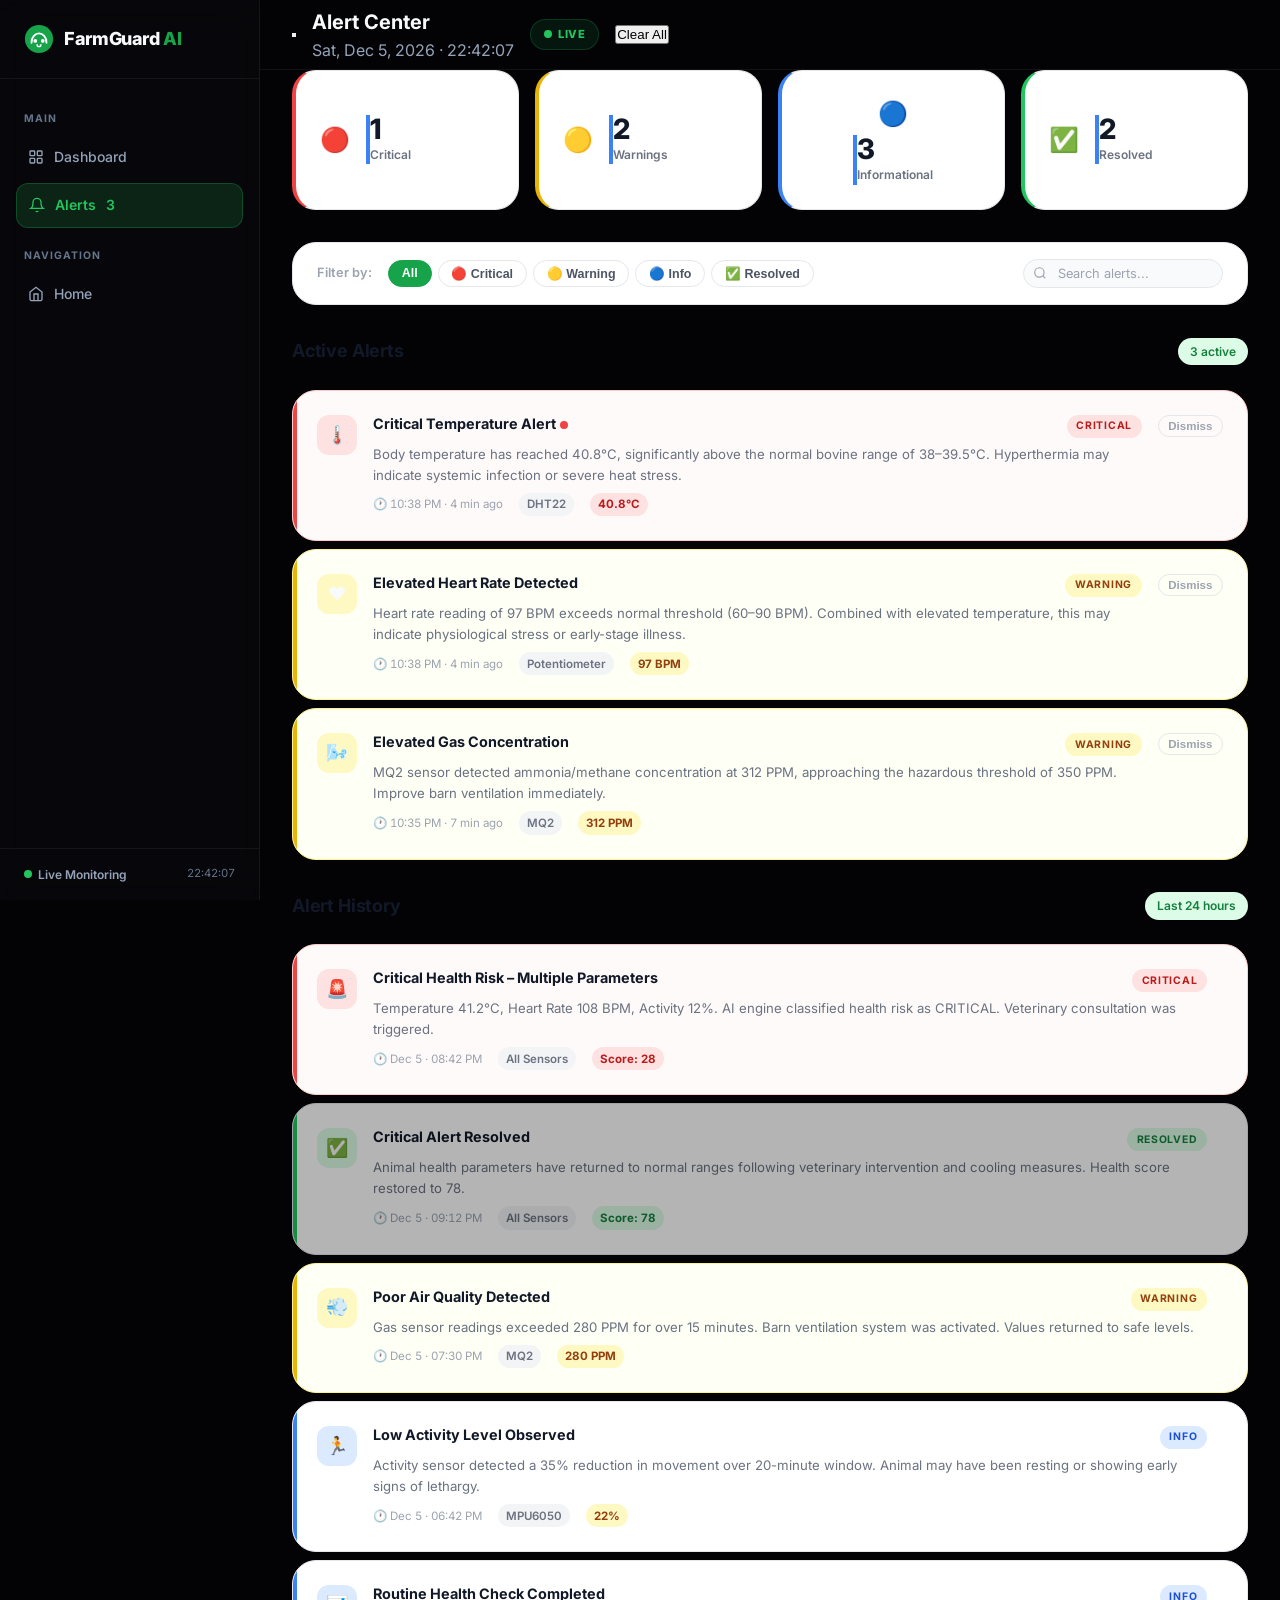
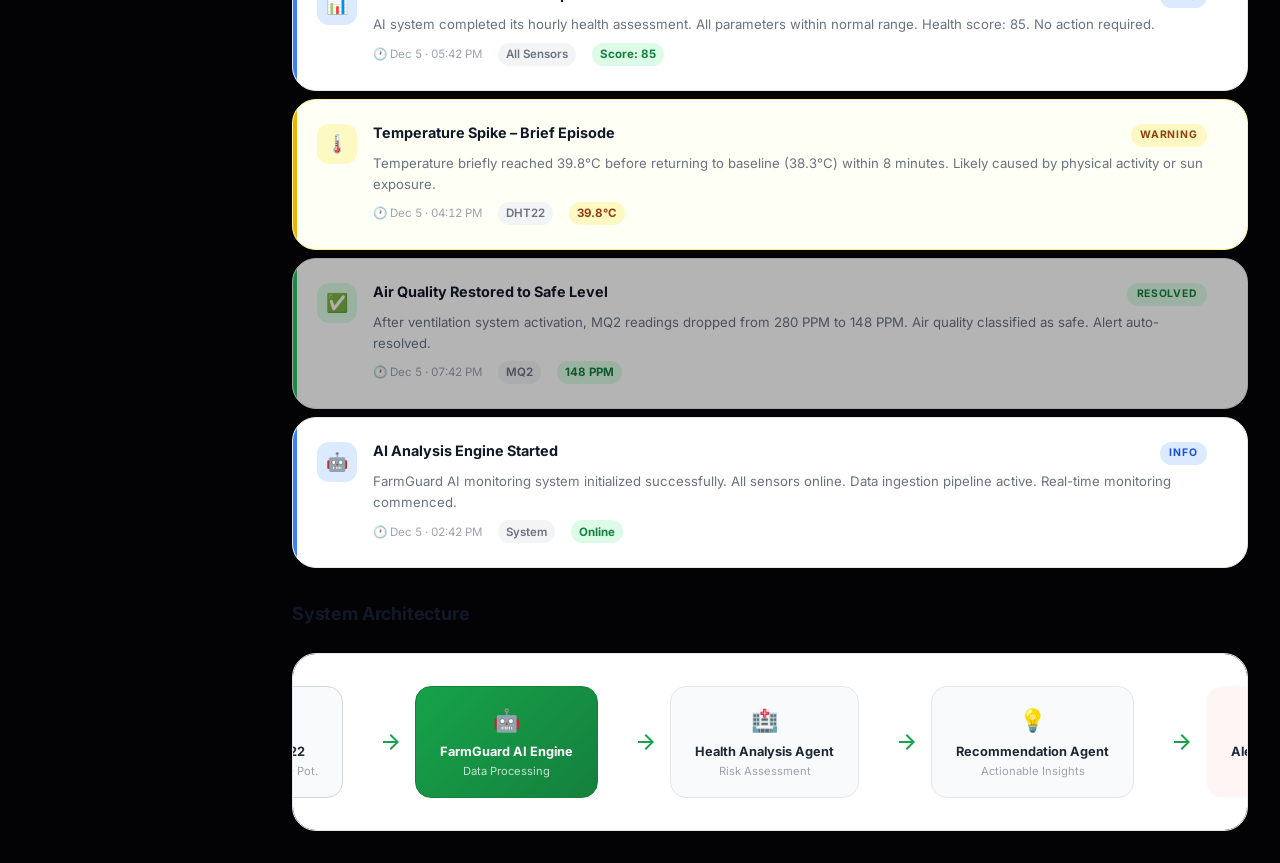
==== website/alerts.html @ 6cd5b86d "Organize project files into website and wokwi folders, add README" ====
<!DOCTYPE html>
<html lang="en">
<head>
  <meta charset="UTF-8" />
  <meta name="viewport" content="width=device-width, initial-scale=1.0" />
  <title>Alerts – FarmGuard AI</title>
  <meta name="description" content="FarmGuard AI alerts page. View real-time health alerts, critical notifications, and full alert history for your livestock monitoring system." />
  <link rel="preconnect" href="https://fonts.googleapis.com" />
  <link rel="preconnect" href="https://fonts.gstatic.com" crossorigin />
  <link href="https://fonts.googleapis.com/css2?family=Inter:wght@300;400;500;600;700;800;900&display=swap" rel="stylesheet" />
  <link rel="stylesheet" href="css/style.css" />
  <link rel="stylesheet" href="css/dashboard.css" />
  <link rel="stylesheet" href="css/alerts.css" />
</head>
<body class="dashboard-body">

  <!-- ============ SIDEBAR ============ -->
  <aside class="sidebar" id="sidebar">
    <div class="sidebar-header">
      <a href="index.html" class="nav-logo">
        <div class="logo-icon logo-icon-sm">
          <svg viewBox="0 0 32 32" fill="none"><circle cx="16" cy="16" r="15" fill="#16a34a"/><path d="M8 20 C8 14 12 10 16 10 C20 10 24 14 24 20" stroke="white" stroke-width="2" stroke-linecap="round" fill="none"/><circle cx="12" cy="18" r="2" fill="white"/><circle cx="20" cy="18" r="2" fill="white"/><path d="M14 22 C14 23 15 24 16 24 C17 24 18 23 18 22" stroke="white" stroke-width="1.5" stroke-linecap="round" fill="none"/></svg>
        </div>
        <span class="logo-text">FarmGuard <span class="logo-ai">AI</span></span>
      </a>
    </div>
    <nav class="sidebar-nav">
      <div class="sidebar-section-label">Main</div>
      <a href="dashboard.html" class="sidebar-link" id="navDashboard">
        <svg viewBox="0 0 24 24" fill="none" stroke="currentColor" stroke-width="2"><rect x="3" y="3" width="7" height="7" rx="1"/><rect x="14" y="3" width="7" height="7" rx="1"/><rect x="3" y="14" width="7" height="7" rx="1"/><rect x="14" y="14" width="7" height="7" rx="1"/></svg>
        Dashboard
      </a>
      <a href="alerts.html" class="sidebar-link active" id="navAlerts">
        <svg viewBox="0 0 24 24" fill="none" stroke="currentColor" stroke-width="2"><path d="M18 8A6 6 0 006 8c0 7-3 9-3 9h18s-3-2-3-9"/><path d="M13.73 21a2 2 0 01-3.46 0"/></svg>
        Alerts
        <span class="sidebar-badge" id="sidebarAlertBadge">3</span>
      </a>
      <div class="sidebar-section-label">Navigation</div>
      <a href="index.html" class="sidebar-link" id="navHome">
        <svg viewBox="0 0 24 24" fill="none" stroke="currentColor" stroke-width="2"><path d="M3 9l9-7 9 7v11a2 2 0 01-2 2H5a2 2 0 01-2-2z"/><polyline points="9 22 9 12 15 12 15 22"/></svg>
        Home
      </a>
    </nav>
    <div class="sidebar-status">
      <div class="status-dot-wrap">
        <span class="status-dot status-dot-live"></span>
        <span class="status-text">Live Monitoring</span>
      </div>
      <span class="status-time" id="sidebarTime">--:--:--</span>
    </div>
  </aside>

  <!-- ============ MAIN CONTENT ============ -->
  <div class="main-content" id="mainContent">

    <!-- Top Bar -->
    <header class="topbar">
      <button class="topbar-menu-btn" id="sidebarToggle" aria-label="Toggle sidebar">
        <svg viewBox="0 0 24 24" fill="none" stroke="currentColor" stroke-width="2"><line x1="3" y1="6" x2="21" y2="6"/><line x1="3" y1="12" x2="21" y2="12"/><line x1="3" y1="18" x2="21" y2="18"/></svg>
      </button>
      <div class="topbar-title">
        <h1 class="topbar-heading">Alert Center</h1>
        <span class="topbar-sub" id="topbarDate">Loading...</span>
      </div>
      <div class="topbar-right">
        <div class="topbar-live-indicator">
          <span class="live-dot"></span>
          <span class="live-text">LIVE</span>
        </div>
        <button class="topbar-clear-btn" id="clearAllBtn">Clear All</button>
      </div>
    </header>

    <!-- ===== ALERT STATS ROW ===== -->
    <section class="dash-section">
      <div class="alert-stats-grid">
        <div class="alert-stat-card alert-stat-critical" id="statCritical">
          <div class="alert-stat-icon">🔴</div>
          <div class="alert-stat-info">
            <div class="alert-stat-num" id="statCriticalNum">1</div>
            <div class="alert-stat-label">Critical</div>
          </div>
        </div>
        <div class="alert-stat-card alert-stat-warning" id="statWarning">
          <div class="alert-stat-icon">🟡</div>
          <div class="alert-stat-info">
            <div class="alert-stat-num" id="statWarningNum">2</div>
            <div class="alert-stat-label">Warnings</div>
          </div>
        </div>
        <div class="alert-stat-card alert-stat-info" id="statInfo">
          <div class="alert-stat-icon">🔵</div>
          <div class="alert-stat-info">
            <div class="alert-stat-num" id="statInfoNum">4</div>
            <div class="alert-stat-label">Informational</div>
          </div>
        </div>
        <div class="alert-stat-card alert-stat-resolved" id="statResolved">
          <div class="alert-stat-icon">✅</div>
          <div class="alert-stat-info">
            <div class="alert-stat-num" id="statResolvedNum">8</div>
            <div class="alert-stat-label">Resolved</div>
          </div>
        </div>
      </div>
    </section>

    <!-- ===== FILTER BAR ===== -->
    <section class="dash-section">
      <div class="alert-filter-bar">
        <div class="filter-label">Filter by:</div>
        <div class="filter-pills">
          <button class="filter-pill active" data-filter="all" id="filterAll">All</button>
          <button class="filter-pill filter-critical" data-filter="critical" id="filterCritical">🔴 Critical</button>
          <button class="filter-pill filter-warning" data-filter="warning" id="filterWarning">🟡 Warning</button>
          <button class="filter-pill filter-info" data-filter="info" id="filterInfo">🔵 Info</button>
          <button class="filter-pill filter-resolved" data-filter="resolved" id="filterResolved">✅ Resolved</button>
        </div>
        <div class="filter-search-wrap">
          <svg viewBox="0 0 24 24" fill="none" stroke="currentColor" stroke-width="2"><circle cx="11" cy="11" r="8"/><line x1="21" y1="21" x2="16.65" y2="16.65"/></svg>
          <input type="text" class="filter-search" id="alertSearch" placeholder="Search alerts..." />
        </div>
      </div>
    </section>

    <!-- ===== ACTIVE ALERTS ===== -->
    <section class="dash-section">
      <div class="section-row-header">
        <h2 class="dash-section-title">Active Alerts</h2>
        <span class="dash-section-badge" id="activeAlertCount">3 active</span>
      </div>
      <div class="alerts-list" id="activeAlertsList">
        <!-- Populated by JS -->
      </div>
    </section>

    <!-- ===== ALERT HISTORY ===== -->
    <section class="dash-section">
      <div class="section-row-header">
        <h2 class="dash-section-title">Alert History</h2>
        <span class="dash-section-badge">Last 24 hours</span>
      </div>
      <div class="alerts-list" id="historyAlertsList">
        <!-- Populated by JS -->
      </div>
    </section>

    <!-- ===== ARCHITECTURE DIAGRAM ===== -->
    <section class="dash-section">
      <div class="section-row-header">
        <h2 class="dash-section-title">System Architecture</h2>
      </div>
      <div class="arch-flow-card">
        <div class="arch-flow">
          <div class="arch-flow-node arch-flow-hw" id="archFlowHw">
            <div class="arch-flow-icon">⚙️</div>
            <div class="arch-flow-label">ESP32 + DHT22</div>
            <div class="arch-flow-sub">MPU6050 + MQ2 + Pot.</div>
          </div>
          <div class="arch-flow-arrow">
            <div class="arch-flow-line"></div>
            <svg viewBox="0 0 16 16" fill="#16a34a"><path d="M8 0L16 8L8 16L6.6 14.6L12.2 9H0V7H12.2L6.6 1.4L8 0Z"/></svg>
          </div>
          <div class="arch-flow-node arch-flow-engine" id="archFlowEngine">
            <div class="arch-flow-icon">🤖</div>
            <div class="arch-flow-label">FarmGuard AI Engine</div>
            <div class="arch-flow-sub">Data Processing</div>
          </div>
          <div class="arch-flow-arrow">
            <div class="arch-flow-line"></div>
            <svg viewBox="0 0 16 16" fill="#16a34a"><path d="M8 0L16 8L8 16L6.6 14.6L12.2 9H0V7H12.2L6.6 1.4L8 0Z"/></svg>
          </div>
          <div class="arch-flow-node arch-flow-health" id="archFlowHealth">
            <div class="arch-flow-icon">🏥</div>
            <div class="arch-flow-label">Health Analysis Agent</div>
            <div class="arch-flow-sub">Risk Assessment</div>
          </div>
          <div class="arch-flow-arrow">
            <div class="arch-flow-line"></div>
            <svg viewBox="0 0 16 16" fill="#16a34a"><path d="M8 0L16 8L8 16L6.6 14.6L12.2 9H0V7H12.2L6.6 1.4L8 0Z"/></svg>
          </div>
          <div class="arch-flow-node arch-flow-reco" id="archFlowReco">
            <div class="arch-flow-icon">💡</div>
            <div class="arch-flow-label">Recommendation Agent</div>
            <div class="arch-flow-sub">Actionable Insights</div>
          </div>
          <div class="arch-flow-arrow">
            <div class="arch-flow-line"></div>
            <svg viewBox="0 0 16 16" fill="#16a34a"><path d="M8 0L16 8L8 16L6.6 14.6L12.2 9H0V7H12.2L6.6 1.4L8 0Z"/></svg>
          </div>
          <div class="arch-flow-node arch-flow-alert" id="archFlowAlert">
            <div class="arch-flow-icon">🔔</div>
            <div class="arch-flow-label">Alert Management</div>
            <div class="arch-flow-sub">Notifications</div>
          </div>
        </div>
      </div>
    </section>

  </div><!-- end main-content -->

  <script src="js/alerts.js"></script>
</body>
</html>
---- website/css/style.css ----
/* =========================================================
   FarmGuard AI – Global Styles
   ========================================================= */

*, *::before, *::after { box-sizing: border-box; margin: 0; padding: 0; }

:root {
  /* Colors */
  --green-50:  #f0fdf4;
  --green-100: #dcfce7;
  --green-200: #bbf7d0;
  --green-400: #4ade80;
  --green-500: #22c55e;
  --green-600: #16a34a;
  --green-700: #15803d;
  --green-800: #166534;
  --green-900: #14532d;

  --gray-50:  #f9fafb;
  --gray-100: #f3f4f6;
  --gray-200: #e5e7eb;
  --gray-300: #d1d5db;
  --gray-400: #9ca3af;
  --gray-500: #6b7280;
  --gray-600: #4b5563;
  --gray-700: #374151;
  --gray-800: #1f2937;
  --gray-900: #111827;

  --orange-400: #fb923c;
  --orange-500: #f97316;
  --red-400:    #f87171;
  --red-500:    #ef4444;
  --red-600:    #dc2626;
  --yellow-400: #facc15;
  --yellow-500: #eab308;
  --blue-400:   #60a5fa;
  --blue-500:   #3b82f6;

  /* Semantic */
  --color-primary:    var(--green-600);
  --color-primary-light: var(--green-500);
  --color-primary-dark: var(--green-700);
  --color-bg:         #ffffff;
  --color-bg-2:       var(--gray-50);
  --color-bg-3:       var(--gray-100);
  --color-border:     var(--gray-200);
  --color-text:       var(--gray-900);
  --color-text-2:     var(--gray-600);
  --color-text-3:     var(--gray-400);

  /* Spacing */
  --space-xs:  0.25rem;
  --space-sm:  0.5rem;
  --space-md:  1rem;
  --space-lg:  1.5rem;
  --space-xl:  2rem;
  --space-2xl: 3rem;
  --space-3xl: 4rem;

  /* Radii */
  --radius-sm: 6px;
  --radius-md: 12px;
  --radius-lg: 16px;
  --radius-xl: 24px;
  --radius-full: 9999px;

  /* Shadows */
  --shadow-xs: 0 1px 2px rgba(0,0,0,0.04);
  --shadow-sm: 0 1px 3px rgba(0,0,0,0.08), 0 1px 2px rgba(0,0,0,0.04);
  --shadow-md: 0 4px 6px rgba(0,0,0,0.06), 0 2px 4px rgba(0,0,0,0.04);
  --shadow-lg: 0 10px 15px rgba(0,0,0,0.08), 0 4px 6px rgba(0,0,0,0.04);
  --shadow-xl: 0 20px 25px rgba(0,0,0,0.08), 0 10px 10px rgba(0,0,0,0.04);
  --shadow-green: 0 8px 24px rgba(22,163,74,0.2);

  /* Transitions */
  --transition-fast: 150ms cubic-bezier(0.4,0,0.2,1);
  --transition-base: 250ms cubic-bezier(0.4,0,0.2,1);
  --transition-slow: 400ms cubic-bezier(0.4,0,0.2,1);

  /* Typography */
  --font-body: 'Inter', -apple-system, BlinkMacSystemFont, 'Segoe UI', sans-serif;
}

html { scroll-behavior: smooth; font-size: 16px; }

body {
  font-family: var(--font-body);
  background-color: var(--color-bg);
  color: var(--color-text);
  line-height: 1.6;
  -webkit-font-smoothing: antialiased;
  -moz-osx-font-smoothing: grayscale;
  overflow-x: hidden;
}

img, svg { display: block; }

a { text-decoration: none; color: inherit; }

/* ---- Container ---- */
.container {
  width: 100%;
  max-width: 1280px;
  margin: 0 auto;
  padding: 0 var(--space-xl);
}

/* ---- Buttons ---- */
.btn {
  display: inline-flex;
  align-items: center;
  justify-content: center;
  gap: 0.5rem;
  padding: 0.625rem 1.25rem;
  border-radius: var(--radius-md);
  font-family: var(--font-body);
  font-weight: 600;
  font-size: 0.9rem;
  cursor: pointer;
  border: 2px solid transparent;
  transition: all var(--transition-base);
  white-space: nowrap;
  text-decoration: none;
  line-height: 1;
}

.btn svg { width: 1rem; height: 1rem; flex-shrink: 0; }

.btn-primary {
  background: var(--color-primary);
  color: #fff;
  border-color: var(--color-primary);
  box-shadow: var(--shadow-green);
}
.btn-primary:hover {
  background: var(--color-primary-dark);
  border-color: var(--color-primary-dark);
  transform: translateY(-2px);
  box-shadow: 0 12px 28px rgba(22,163,74,0.3);
}

.btn-outline {
  background: transparent;
  color: var(--color-primary);
  border-color: var(--color-primary);
}
.btn-outline:hover {
  background: var(--green-50);
  transform: translateY(-2px);
}

.btn-white {
  background: #fff;
  color: var(--color-primary);
  border-color: #fff;
  box-shadow: var(--shadow-lg);
}
.btn-white:hover {
  background: var(--green-50);
  transform: translateY(-2px);
}

.btn-outline-white {
  background: transparent;
  color: #fff;
  border-color: rgba(255,255,255,0.6);
}
.btn-outline-white:hover {
  background: rgba(255,255,255,0.1);
  border-color: #fff;
}

.btn-lg { padding: 0.875rem 1.75rem; font-size: 1rem; border-radius: var(--radius-lg); }
.btn-lg svg { width: 1.125rem; height: 1.125rem; }

/* ---- Section Common ---- */
.section-header { text-align: center; margin-bottom: var(--space-3xl); }

.section-badge {
  display: inline-block;
  background: var(--green-100);
  color: var(--green-700);
  font-size: 0.75rem;
  font-weight: 700;
  letter-spacing: 0.08em;
  text-transform: uppercase;
  padding: 0.35rem 1rem;
  border-radius: var(--radius-full);
  margin-bottom: var(--space-md);
}

.section-title {
  font-size: clamp(1.75rem, 3.5vw, 2.5rem);
  font-weight: 800;
  color: var(--gray-900);
  line-height: 1.2;
  margin-bottom: var(--space-md);
  letter-spacing: -0.02em;
}

.section-desc {
  font-size: 1.0625rem;
  color: var(--gray-500);
  max-width: 560px;
  margin: 0 auto;
  line-height: 1.7;
}

/* ---- Logo ---- */
.nav-logo {
  display: flex;
  align-items: center;
  gap: 0.625rem;
  text-decoration: none;
}
.logo-icon {
  width: 36px; height: 36px;
  border-radius: 10px;
  overflow: hidden;
  flex-shrink: 0;
}
.logo-icon svg { width: 100%; height: 100%; }
.logo-icon-sm { width: 30px; height: 30px; border-radius: 8px; }

.logo-text {
  font-size: 1.125rem;
  font-weight: 800;
  color: var(--gray-900);
  letter-spacing: -0.02em;
}
.logo-ai { color: var(--green-600); }

/* ---- Hidden mobile ---- */
.hidden-mobile { display: inline; }

/* ---- Scrollbar ---- */
::-webkit-scrollbar { width: 6px; height: 6px; }
::-webkit-scrollbar-track { background: var(--gray-100); }
::-webkit-scrollbar-thumb { background: var(--gray-300); border-radius: 3px; }
::-webkit-scrollbar-thumb:hover { background: var(--gray-400); }

/* ============================================================
   NAVBAR (shared)
   ============================================================ */
.navbar {
  position: fixed;
  top: 0; left: 0; right: 0;
  z-index: 100;
  background: rgba(255,255,255,0.95);
  backdrop-filter: blur(12px);
  -webkit-backdrop-filter: blur(12px);
  border-bottom: 1px solid var(--gray-100);
  transition: box-shadow var(--transition-base);
}
.navbar.scrolled { box-shadow: var(--shadow-md); }

.nav-container {
  display: flex;
  align-items: center;
  justify-content: space-between;
  height: 64px;
  max-width: 1280px;
  margin: 0 auto;
  padding: 0 var(--space-xl);
}

.nav-links {
  display: flex;
  align-items: center;
  gap: var(--space-sm);
}

.nav-link {
  font-size: 0.9rem;
  font-weight: 500;
  color: var(--gray-600);
  padding: 0.5rem 0.75rem;
  border-radius: var(--radius-sm);
  transition: color var(--transition-fast), background var(--transition-fast);
}
.nav-link:hover { color: var(--green-600); background: var(--green-50); }

.nav-btn-outline {
  border: 1.5px solid var(--gray-200);
  color: var(--gray-700);
  padding: 0.45rem 1rem;
  border-radius: var(--radius-md);
  font-weight: 600;
}
.nav-btn-outline:hover { border-color: var(--green-500); color: var(--green-600); background: var(--green-50); }

.nav-btn-primary {
  background: var(--green-600);
  color: #fff !important;
  padding: 0.5rem 1.125rem;
  border-radius: var(--radius-md);
  font-weight: 600;
}
.nav-btn-primary:hover { background: var(--green-700) !important; color: #fff !important; }

.nav-hamburger {
  display: none;
  flex-direction: column;
  gap: 5px;
  background: none;
  border: none;
  cursor: pointer;
  padding: 6px;
  border-radius: var(--radius-sm);
}
.nav-hamburger span {
  display: block;
  width: 22px; height: 2px;
  background: var(--gray-700);
  border-radius: 2px;
  transition: all var(--transition-base);
}
.nav-hamburger.open span:nth-child(1) { transform: rotate(45deg) translate(5px,5px); }
.nav-hamburger.open span:nth-child(2) { opacity: 0; }
.nav-hamburger.open span:nth-child(3) { transform: rotate(-45deg) translate(5px,-5px); }

/* ---- SHARED DASH SECTION ---- */
.dash-section {
  padding: 0 var(--space-xl) var(--space-xl);
}
.section-row-header {
  display: flex;
  align-items: center;
  justify-content: space-between;
  margin-bottom: var(--space-lg);
  gap: var(--space-md);
}
.dash-section-title {
  font-size: 1.125rem;
  font-weight: 700;
  color: var(--gray-900);
  letter-spacing: -0.01em;
}
.dash-section-badge {
  font-size: 0.75rem;
  font-weight: 600;
  color: var(--green-700);
  background: var(--green-100);
  padding: 0.25rem 0.75rem;
  border-radius: var(--radius-full);
}

/* ============================================================
   RESPONSIVE
   ============================================================ */
@media (max-width: 768px) {
  .container { padding: 0 var(--space-md); }
  .hidden-mobile { display: none; }

  .nav-links {
    display: none;
    flex-direction: column;
    position: absolute;
    top: 64px; left: 0; right: 0;
    background: rgba(255,255,255,0.98);
    backdrop-filter: blur(12px);
    border-bottom: 1px solid var(--gray-200);
    padding: var(--space-md);
    gap: var(--space-xs);
  }
  .nav-links.open { display: flex; }
  .nav-hamburger { display: flex; }

  .dash-section { padding: 0 var(--space-md) var(--space-md); }
}

@media (max-width: 480px) {
  .btn-lg { padding: 0.75rem 1.25rem; font-size: 0.9rem; }
}
---- website/css/dashboard.css ----
/* =========================================================
   FarmGuard AI – Advanced Dashboard Styles
   ========================================================= */

:root {
  /* Dark Glassmorphic Color Palette */
  --dashboard-bg: #030305;
  --dashboard-bg-rgb: 3, 3, 5;
  --glass-surface: rgba(255, 255, 255, 0.02);
  --glass-border: rgba(255, 255, 255, 0.06);
  --glass-surface-hover: rgba(255, 255, 255, 0.05);
  --glass-border-hover: rgba(255, 255, 255, 0.12);
  
  --text-primary: #f8fafc;
  --text-secondary: #94a3b8;
  --text-muted: #64748b;
  
  --color-healthy: #22c55e;
  --color-warning: #f97316;
  --color-critical: #ef4444;
  --color-info: #06b6d4;
  
  --glass-blur: 16px;
  --shadow-dark: 0 8px 32px 0 rgba(0, 0, 0, 0.5);
  --font-outfit: 'Outfit', 'Inter', -apple-system, sans-serif;
}

/* ============================================================
   GLOBAL OVERRIDES FOR DASHBOARD
   ============================================================ */
.dashboard-body {
  background-color: var(--dashboard-bg) !important;
  color: var(--text-primary) !important;
  font-family: var(--font-outfit), sans-serif;
  min-height: 100vh;
  display: flex;
}

/* ============================================================
   SIDEBAR (Glassmorphic)
   ============================================================ */
.sidebar {
  width: 260px;
  min-height: 100vh;
  background: rgba(10, 10, 15, 0.6);
  backdrop-filter: blur(var(--glass-blur));
  -webkit-backdrop-filter: blur(var(--glass-blur));
  border-right: 1px solid var(--glass-border);
  display: flex;
  flex-direction: column;
  position: fixed;
  top: 0; left: 0;
  z-index: 50;
  transition: transform var(--transition-base);
}

.sidebar-header {
  padding: var(--space-lg);
  border-bottom: 1px solid var(--glass-border);
}

.sidebar-header .logo-text {
  color: var(--text-primary);
}

.sidebar-nav {
  flex: 1;
  padding: var(--space-md);
  display: flex;
  flex-direction: column;
  gap: 4px;
  overflow-y: auto;
}

.sidebar-section-label {
  font-size: 0.65rem;
  font-weight: 700;
  text-transform: uppercase;
  letter-spacing: 0.1em;
  color: var(--text-muted);
  padding: 0.75rem 0.5rem 0.25rem;
  margin-top: 0.25rem;
}

.sidebar-link {
  display: flex;
  align-items: center;
  gap: 0.625rem;
  padding: 0.65rem 0.75rem;
  border-radius: var(--radius-md);
  font-size: 0.875rem;
  font-weight: 500;
  color: var(--text-secondary);
  transition: all var(--transition-fast);
  cursor: pointer;
  text-decoration: none;
}

.sidebar-link svg {
  width: 16px;
  height: 16px;
  stroke: var(--text-secondary);
}

.sidebar-link:hover {
  background: rgba(255, 255, 255, 0.05);
  color: var(--text-primary);
}

.sidebar-link:hover svg {
  stroke: var(--text-primary);
}

.sidebar-link.active {
  background: rgba(34, 197, 94, 0.15);
  color: var(--color-healthy);
  border: 1px solid rgba(34, 197, 94, 0.25);
  font-weight: 600;
}

.sidebar-link.active svg {
  stroke: var(--color-healthy);
}

.sidebar-status {
  padding: var(--space-md) var(--space-lg);
  border-top: 1px solid var(--glass-border);
  display: flex;
  align-items: center;
  justify-content: space-between;
  gap: var(--space-sm);
}

.status-dot-wrap {
  display: flex;
  align-items: center;
  gap: 0.375rem;
}

.status-dot {
  width: 8px;
  height: 8px;
  border-radius: 50%;
  background: var(--text-muted);
}

.status-dot-live {
  background: var(--color-healthy);
  animation: livePulse 2s ease-in-out infinite;
}

.status-text {
  font-size: 0.75rem;
  font-weight: 600;
  color: var(--text-secondary);
}

.status-time {
  font-size: 0.7rem;
  color: var(--text-muted);
  font-variant-numeric: tabular-nums;
}

/* ============================================================
   MAIN CONTENT & TOPBAR
   ============================================================ */
.main-content {
  margin-left: 260px;
  flex: 1;
  min-width: 0;
  display: flex;
  flex-direction: column;
}

.topbar {
  background: rgba(5, 5, 8, 0.7);
  backdrop-filter: blur(var(--glass-blur));
  -webkit-backdrop-filter: blur(var(--glass-blur));
  border-bottom: 1px solid var(--glass-border);
  padding: 0 var(--space-xl);
  height: 70px;
  display: flex;
  align-items: center;
  gap: var(--space-md);
  position: sticky;
  top: 0;
  z-index: 40;
}

.topbar-title .topbar-heading {
  color: var(--text-primary);
  font-size: 1.25rem;
}

.topbar-title .topbar-sub {
  color: var(--text-secondary);
}

.topbar-right {
  display: flex;
  align-items: center;
  gap: var(--space-md);
}

/* Connection status indicator */
.topbar-live-indicator {
  display: flex;
  align-items: center;
  gap: 0.4rem;
  background: rgba(34, 197, 94, 0.1);
  border: 1px solid rgba(34, 197, 94, 0.2);
  border-radius: var(--radius-full);
  padding: 0.35rem 0.8rem;
  transition: all var(--transition-base);
}

.topbar-live-indicator.offline {
  background: rgba(239, 68, 68, 0.1);
  border-color: rgba(239, 68, 68, 0.2);
}

.topbar-live-indicator.configuring {
  background: rgba(249, 115, 22, 0.1);
  border-color: rgba(249, 115, 22, 0.2);
}

.topbar-live-indicator .live-dot {
  width: 8px;
  height: 8px;
  background: var(--color-healthy);
  border-radius: 50%;
  animation: livePulse 1.5s ease-in-out infinite;
}

.topbar-live-indicator.offline .live-dot {
  background: var(--color-critical);
  animation: none;
}

.topbar-live-indicator.configuring .live-dot {
  background: var(--color-warning);
  animation: livePulse 1s ease-in-out infinite;
}

.topbar-live-indicator .live-text {
  font-size: 0.7rem;
  font-weight: 800;
  color: var(--color-healthy);
  letter-spacing: 0.05em;
}

.topbar-live-indicator.offline .live-text {
  color: var(--color-critical);
}

.topbar-live-indicator.configuring .live-text {
  color: var(--color-warning);
}

/* Blynk Token Input in Header */
.blynk-config-panel {
  display: flex;
  align-items: center;
  gap: var(--space-xs);
  background: rgba(255, 255, 255, 0.03);
  border: 1px solid var(--glass-border);
  padding: 0.25rem var(--space-sm);
  border-radius: var(--radius-md);
  transition: border-color var(--transition-fast);
}

.blynk-config-panel:focus-within {
  border-color: rgba(34, 197, 94, 0.4);
}

.blynk-config-label {
  font-size: 0.7rem;
  font-weight: 700;
  color: var(--text-secondary);
  text-transform: uppercase;
  margin-right: 4px;
}

.blynk-token-input {
  background: transparent;
  border: none;
  outline: none;
  font-size: 0.75rem;
  font-family: monospace;
  color: var(--text-primary);
  width: 150px;
}

.blynk-token-input::placeholder {
  color: var(--text-muted);
}

.blynk-save-btn {
  background: var(--color-healthy);
  border: none;
  color: #000;
  font-size: 0.7rem;
  font-weight: 700;
  padding: 0.2rem 0.6rem;
  border-radius: var(--radius-sm);
  cursor: pointer;
  transition: all var(--transition-fast);
}

.blynk-save-btn:hover {
  background: #4ade80;
  box-shadow: 0 0 8px rgba(34, 197, 94, 0.4);
}

/* ============================================================
   GLASSMORPHIC METRIC CARDS
   ============================================================ */
.metric-cards-grid {
  display: grid;
  grid-template-columns: repeat(auto-fit, minmax(220px, 1fr));
  gap: var(--space-md);
  margin-bottom: var(--space-lg);
}

.metric-card {
  background: var(--glass-surface);
  border: 1px solid var(--glass-border);
  border-radius: var(--radius-lg);
  padding: var(--space-lg);
  display: flex;
  flex-direction: column;
  gap: var(--space-md);
  transition: all var(--transition-base);
  box-shadow: var(--shadow-dark);
  position: relative;
  overflow: hidden;
  backdrop-filter: blur(var(--glass-blur));
  -webkit-backdrop-filter: blur(var(--glass-blur));
}

.metric-card::after {
  content: '';
  position: absolute;
  top: 0; left: 0; right: 0;
  height: 3px;
  background: linear-gradient(90deg, var(--color-healthy), #4ade80);
  opacity: 0;
  transition: opacity var(--transition-base);
}

.metric-card:hover {
  background: var(--glass-surface-hover);
  border-color: var(--glass-border-hover);
  transform: translateY(-3px);
  box-shadow: 0 12px 40px rgba(0, 0, 0, 0.7);
}

.metric-card:hover::after {
  opacity: 0.8;
}

/* Accents per state */
.metric-card.warning-card::after {
  background: linear-gradient(90deg, var(--color-warning), #fb923c);
  opacity: 0.4;
}

.metric-card.danger-card::after {
  background: linear-gradient(90deg, var(--color-critical), #f87171);
  opacity: 0.4;
}

.metric-card-header {
  display: flex;
  align-items: center;
  gap: var(--space-sm);
}

.metric-icon {
  width: 36px;
  height: 36px;
  border-radius: var(--radius-sm);
  display: flex;
  align-items: center;
  justify-content: center;
  font-size: 1.1rem;
  flex-shrink: 0;
  background: rgba(255, 255, 255, 0.04);
  border: 1px solid rgba(255, 255, 255, 0.06);
}

.metric-info {
  flex: 1;
  min-width: 0;
}

.metric-label {
  font-size: 0.8rem;
  font-weight: 700;
  color: var(--text-secondary);
  line-height: 1.2;
}

.metric-source {
  font-size: 0.65rem;
  color: var(--text-muted);
  margin-top: 1px;
}

.metric-status-badge {
  font-size: 0.65rem;
  font-weight: 700;
  padding: 0.2rem 0.5rem;
  border-radius: var(--radius-full);
  background: rgba(34, 197, 94, 0.15);
  color: var(--color-healthy);
  border: 1px solid rgba(34, 197, 94, 0.2);
  white-space: nowrap;
}

.metric-status-badge.warning {
  background: rgba(249, 115, 22, 0.15);
  color: var(--color-warning);
  border-color: rgba(249, 115, 22, 0.2);
}

.metric-status-badge.danger {
  background: rgba(239, 68, 68, 0.15);
  color: var(--color-critical);
  border-color: rgba(239, 68, 68, 0.2);
}

.metric-value-row {
  display: flex;
  align-items: baseline;
  gap: 0.25rem;
}

.metric-value {
  font-size: 2.25rem;
  font-weight: 800;
  color: var(--text-primary);
  letter-spacing: -0.03em;
  font-variant-numeric: tabular-nums;
  line-height: 1.1;
}

.metric-unit {
  font-size: 0.85rem;
  font-weight: 600;
  color: var(--text-muted);
}

/* Custom styles for Status Card V4 */
.status-value {
  font-size: 1.75rem;
  font-weight: 800;
  letter-spacing: -0.02em;
}

.status-value.healthy {
  color: var(--color-healthy);
  text-shadow: 0 0 10px rgba(34, 197, 94, 0.3);
}

.status-value.warning {
  color: var(--color-warning);
  text-shadow: 0 0 10px rgba(249, 115, 22, 0.3);
}

.status-value.critical {
  color: var(--color-critical);
  text-shadow: 0 0 15px rgba(239, 68, 68, 0.6);
}

/* Pulsing alert card styling */
.metric-card-pulse {
  animation: criticalPulse 2s infinite;
  border-color: rgba(239, 68, 68, 0.3) !important;
}

@keyframes criticalPulse {
  0% {
    box-shadow: 0 0 32px 0 rgba(239, 68, 68, 0.15);
    border-color: rgba(239, 68, 68, 0.2);
  }
  50% {
    box-shadow: 0 0 32px 6px rgba(239, 68, 68, 0.3);
    border-color: rgba(239, 68, 68, 0.5);
  }
  100% {
    box-shadow: 0 0 32px 0 rgba(239, 68, 68, 0.15);
    border-color: rgba(239, 68, 68, 0.2);
  }
}

.metric-bar-wrap {
  display: flex;
  flex-direction: column;
  gap: 0.25rem;
}

.metric-bar {
  height: 4px;
  background: rgba(255, 255, 255, 0.05);
  border-radius: 2px;
  overflow: hidden;
}

.metric-bar-fill {
  height: 100%;
  border-radius: 2px;
  transition: width 1s cubic-bezier(0.4, 0, 0.2, 1);
}

.metric-bar-green {
  background: linear-gradient(90deg, var(--color-healthy), #4ade80);
  box-shadow: 0 0 8px rgba(34, 197, 94, 0.3);
}

.metric-bar-yellow {
  background: linear-gradient(90deg, var(--color-warning), #fb923c);
  box-shadow: 0 0 8px rgba(249, 115, 22, 0.3);
}

.metric-bar-red {
  background: linear-gradient(90deg, var(--color-critical), #f87171);
  box-shadow: 0 0 8px rgba(239, 68, 68, 0.3);
}

.metric-range-labels {
  display: flex;
  justify-content: space-between;
  font-size: 0.65rem;
  color: var(--text-muted);
}

.metric-trend {
  display: flex;
  align-items: center;
  justify-content: space-between;
  margin-top: 2px;
}

.trend-label {
  font-size: 0.65rem;
  font-weight: 600;
  padding: 0.15rem 0.45rem;
  border-radius: var(--radius-full);
}

.trend-up {
  color: var(--color-healthy);
  background: rgba(34, 197, 94, 0.1);
}

.trend-down {
  color: #3b82f6;
  background: rgba(59, 130, 246, 0.1);
}

.trend-neutral {
  color: var(--text-muted);
  background: rgba(255, 255, 255, 0.03);
}

/* ============================================================
   HEALTH SCORE + AI PANEL GRID (Two Columns)
   ============================================================ */
.health-ai-grid {
  display: grid;
  grid-template-columns: 1fr 1.2fr;
  gap: var(--space-md);
}

/* Disease progress bars */
.health-params {
  display: flex;
  flex-direction: column;
  gap: 0.625rem;
}

.health-param {
  display: grid;
  grid-template-columns: 100px 1fr 40px;
  align-items: center;
  gap: 0.5rem;
}

.param-name {
  font-size: 0.72rem;
  font-weight: 600;
  color: var(--text-secondary);
  text-align: left;
}

.param-bar {
  height: 6px;
  background: rgba(255, 255, 255, 0.05);
  border-radius: 3px;
  overflow: hidden;
}

.param-bar-fill {
  height: 100%;
  border-radius: 3px;
  transition: width 0.8s ease, background-color 0.5s ease;
}

.param-val {
  font-size: 0.7rem;
  font-weight: 700;
  color: var(--text-primary);
  text-align: right;
}

/* ============================================================
   AI CHATBOT ASSISTANT PANEL
   ============================================================ */
.ai-panel {
  background: var(--glass-surface);
  border: 1px solid var(--glass-border);
  border-radius: var(--radius-xl);
  display: flex;
  flex-direction: column;
  overflow: hidden;
  box-shadow: var(--shadow-dark);
}

.ai-panel-header {
  display: flex;
  align-items: center;
  justify-content: space-between;
  padding: var(--space-md) var(--space-lg);
  border-bottom: 1px solid var(--glass-border);
  background: rgba(255, 255, 255, 0.01);
}

.ai-header-left {
  display: flex;
  align-items: center;
  gap: 0.75rem;
}

.ai-avatar {
  width: 36px;
  height: 36px;
  background: linear-gradient(135deg, #10b981, #06b6d4);
  border-radius: var(--radius-md);
  display: flex;
  align-items: center;
  justify-content: center;
  font-size: 1.1rem;
  flex-shrink: 0;
  box-shadow: 0 0 12px rgba(6, 182, 212, 0.4);
}

.ai-title {
  font-size: 0.85rem;
  font-weight: 700;
  color: var(--text-primary);
  text-align: left;
}

.ai-subtitle {
  font-size: 0.65rem;
  color: var(--text-muted);
}

.ai-thinking {
  display: flex;
  align-items: center;
  gap: 3px;
}

.thinking-dot {
  width: 5px;
  height: 5px;
  background: var(--color-info);
  border-radius: 50%;
  animation: thinkDot 1.4s ease-in-out infinite;
}

.thinking-dot:nth-child(2) { animation-delay: 0.2s; }
.thinking-dot:nth-child(3) { animation-delay: 0.4s; }

@keyframes thinkDot {
  0%, 80%, 100% { transform: scale(0.6); opacity: 0.5; }
  40% { transform: scale(1.1); opacity: 1; }
}

/* Chat bubble styling */
.chat-bubble {
  font-size: 0.8rem;
  line-height: 1.5;
  padding: 0.5rem 0.875rem;
  border-radius: 12px;
  max-width: 85%;
  word-wrap: break-word;
  text-align: left;
}

.bot-msg {
  background: rgba(255, 255, 255, 0.04);
  border: 1px solid rgba(255, 255, 255, 0.06);
  color: var(--text-primary);
  align-self: flex-start;
  border-bottom-left-radius: 2px;
}

.user-msg {
  background: rgba(6, 182, 212, 0.15);
  border: 1px solid rgba(6, 182, 212, 0.3);
  color: #fff;
  align-self: flex-end;
  border-bottom-right-radius: 2px;
  box-shadow: 0 4px 15px rgba(6, 182, 212, 0.05);
}

/* Chat actions */
.chat-quick-btn {
  background: rgba(255, 255, 255, 0.03);
  border: 1px solid var(--glass-border);
  color: var(--text-secondary);
  padding: 0.3rem 0.65rem;
  font-size: 0.7rem;
  font-weight: 600;
  border-radius: var(--radius-full);
  cursor: pointer;
  transition: all var(--transition-fast);
}

.chat-quick-btn:hover {
  background: rgba(6, 182, 212, 0.1);
  border-color: rgba(6, 182, 212, 0.3);
  color: #fff;
  transform: translateY(-1px);
}

/* ============================================================
   EMERGENCY OPERATIONS & FORECASTS
   ============================================================ */
.emergency-grid {
  display: grid;
  grid-template-columns: 1fr 1fr;
  gap: var(--space-sm);
}

.emergency-btn {
  border: none;
  font-weight: 700;
  font-size: 0.75rem;
  padding: 0.625rem;
  border-radius: var(--radius-md);
  cursor: pointer;
  transition: all var(--transition-fast);
  color: #fff;
  text-transform: uppercase;
  letter-spacing: 0.02em;
  background: rgba(255, 255, 255, 0.02);
  border: 1px solid var(--glass-border);
  box-shadow: var(--shadow-xs);
}

.emergency-btn.sms {
  border-color: rgba(59, 130, 246, 0.2);
}
.emergency-btn.sms:hover {
  background: rgba(59, 130, 246, 0.15);
  box-shadow: 0 0 12px rgba(59, 130, 246, 0.3);
}

.emergency-btn.vet {
  border-color: rgba(239, 68, 68, 0.2);
}
.emergency-btn.vet:hover {
  background: rgba(239, 68, 68, 0.15);
  box-shadow: 0 0 12px rgba(239, 68, 68, 0.3);
}

.emergency-btn.whatsapp {
  border-color: rgba(34, 197, 94, 0.2);
}
.emergency-btn.whatsapp:hover {
  background: rgba(34, 197, 94, 0.15);
  box-shadow: 0 0 12px rgba(34, 197, 94, 0.3);
}

.emergency-btn.report {
  background: var(--color-healthy);
  color: #000;
  border-color: var(--color-healthy);
}
.emergency-btn.report:hover {
  background: #4ade80;
  box-shadow: 0 0 12px rgba(34, 197, 94, 0.5);
}

/* ============================================================
   SVG ANIMAL AVATAR ANIMATIONS
   ============================================================ */
/* Head Bobbing Chewing (Healthy) */
.cow-chewing #cowHead {
  animation: chewingBob 1.8s infinite ease-in-out;
}

.cow-chewing #cowMouth {
  animation: chewingMouth 0.9s infinite ease-in-out;
}

@keyframes chewingBob {
  0%, 100% { transform: translateY(0) rotate(0deg); }
  50% { transform: translateY(2px) rotate(1deg); }
}

@keyframes chewingMouth {
  0%, 100% { d: path("M72 90 Q80 92 88 90"); }
  50% { d: path("M70 91 Q80 87 90 91"); }
}

/* Shaking / Jittering (Warning) */
.cow-shaking #cowHead {
  animation: warningShaker 0.15s infinite linear;
}

@keyframes warningShaker {
  0%, 100% { transform: translate(0, 0) rotate(0deg); }
  25% { transform: translate(-1px, 1px) rotate(-0.5deg); }
  75% { transform: translate(1px, -1px) rotate(0.5deg); }
}

/* Dizzy Collapse (Critical) */
.cow-collapsed #cowHead {
  animation: criticalCollapse 3s infinite ease-in-out;
  transform-origin: 80px 75px;
}

@keyframes criticalCollapse {
  0%, 100% { transform: translateY(12px) rotate(-6deg); }
  50% { transform: translateY(14px) rotate(-8deg); }
}

/* Cow spots pulse */
.cow-collapsed #avatarAura {
  animation: auraPulse 1s infinite ease-in-out;
}

@keyframes auraPulse {
  0%, 100% { fill: rgba(239, 68, 68, 0.08); stroke: rgba(239, 68, 68, 0.2); }
  50% { fill: rgba(239, 68, 68, 0.22); stroke: rgba(239, 68, 68, 0.4); }
}

/* ============================================================
   CHARTS SECTION
   ============================================================ */
.charts-grid {
  display: grid;
  grid-template-columns: repeat(auto-fit, minmax(280px, 1fr));
  gap: var(--space-md);
  margin-bottom: var(--space-2xl);
}

.chart-card {
  background: var(--glass-surface);
  border: 1px solid var(--glass-border);
  border-radius: var(--radius-lg);
  padding: var(--space-lg);
  transition: all var(--transition-base);
  box-shadow: var(--shadow-dark);
  backdrop-filter: blur(var(--glass-blur));
  -webkit-backdrop-filter: blur(var(--glass-blur));
}

.chart-card:hover {
  background: rgba(255, 255, 255, 0.03);
  border-color: rgba(255, 255, 255, 0.1);
}

.chart-card-header {
  display: flex;
  align-items: center;
  gap: 0.5rem;
  margin-bottom: var(--space-md);
}

.chart-icon {
  font-size: 1.1rem;
}

.chart-title {
  font-size: 0.85rem;
  font-weight: 700;
  color: var(--text-secondary);
  flex: 1;
}

.chart-current {
  font-size: 0.75rem;
  font-weight: 700;
  color: var(--color-healthy);
  background: rgba(34, 197, 94, 0.1);
  padding: 0.2rem 0.5rem;
  border-radius: var(--radius-full);
}

/* ============================================================
   TOAST NOTIFICATION COMPONENT
   ============================================================ */
.toast-container {
  position: fixed;
  bottom: var(--space-xl);
  right: var(--space-xl);
  display: flex;
  flex-direction: column;
  gap: var(--space-sm);
  z-index: 200;
  pointer-events: none;
}

.toast {
  background: rgba(10, 10, 15, 0.9);
  backdrop-filter: blur(8px);
  border: 1px solid var(--glass-border);
  border-left: 4px solid var(--color-healthy);
  color: #fff;
  padding: var(--space-md) var(--space-lg);
  border-radius: var(--radius-md);
  box-shadow: var(--shadow-xl);
  font-size: 0.8rem;
  font-weight: 500;
  display: flex;
  align-items: center;
  gap: var(--space-sm);
  min-width: 250px;
  max-width: 380px;
  transform: translateX(120%);
  animation: slideInToast 0.3s forwards cubic-bezier(0.16, 1, 0.3, 1);
  pointer-events: auto;
}

@keyframes slideInToast {
  to { transform: translateX(0); }
}

.toast.toast-warning { border-left-color: var(--color-warning); }
.toast.toast-error { border-left-color: var(--color-critical); }
.toast.toast-info { border-left-color: var(--color-info); }

/* ============================================================
   VETERINARY REPORT MODAL OVERLAY (Futuristic digital)
   ============================================================ */
.report-modal-overlay {
  position: fixed;
  inset: 0;
  background: rgba(0, 0, 0, 0.85);
  backdrop-filter: blur(10px);
  z-index: 150;
  display: flex;
  align-items: center;
  justify-content: center;
  padding: var(--space-xl);
}

.report-modal {
  background: #0f172a;
  border: 1px solid var(--glass-border);
  border-radius: var(--radius-xl);
  width: 100%;
  max-width: 800px;
  height: 90vh;
  display: flex;
  flex-direction: column;
  box-shadow: 0 25px 50px -12px rgba(0, 0, 0, 0.7);
  overflow: hidden;
}

.report-header {
  display: flex;
  align-items: center;
  justify-content: space-between;
  padding: var(--space-md) var(--space-xl);
  border-bottom: 1px solid var(--glass-border);
}

.report-close-btn {
  background: none;
  border: none;
  font-size: 2rem;
  color: var(--text-secondary);
  cursor: pointer;
  line-height: 1;
}

.report-close-btn:hover { color: #fff; }

.report-scroll-body {
  flex: 1;
  overflow-y: auto;
  padding: var(--space-xl);
}

/* Printable PDF Document Sheet styling (within the modal) */
.report-document {
  background: #fff;
  color: #0f172a;
  padding: 40px;
  border-radius: var(--radius-sm);
  box-shadow: 0 4px 10px rgba(0,0,0,0.1);
  text-align: left;
}

.doc-title-row {
  display: flex;
  justify-content: space-between;
  align-items: flex-start;
  border-bottom: 2px solid #0f172a;
  padding-bottom: var(--space-md);
  margin-bottom: var(--space-lg);
}

.doc-title {
  font-size: 1.6rem;
  font-weight: 800;
  color: #0f172a;
  margin: 0;
  line-height: 1.2;
}

.doc-subtitle {
  font-size: 0.75rem;
  font-weight: 600;
  text-transform: uppercase;
  color: var(--color-healthy);
  letter-spacing: 0.05em;
}

.doc-meta-label {
  font-size: 0.6rem;
  font-weight: 800;
  color: #64748b;
}

.doc-meta-val {
  font-size: 0.85rem;
  font-weight: 700;
  color: #0f172a;
}

.doc-meta-grid {
  display: grid;
  grid-template-columns: repeat(3, 1fr);
  gap: var(--space-md);
  margin-bottom: var(--space-lg);
}

.doc-section-heading {
  font-size: 0.95rem;
  font-weight: 800;
  text-transform: uppercase;
  letter-spacing: 0.05em;
  color: #0f172a;
  border-bottom: 1px solid #cbd5e1;
  padding-bottom: 4px;
  margin: var(--space-lg) 0 var(--space-sm);
}

.doc-subsection-heading {
  font-size: 0.8rem;
  font-weight: 800;
  text-transform: uppercase;
  color: #334155;
  margin: var(--space-md) 0 var(--space-xs);
}

.doc-table {
  width: 100%;
  border-collapse: collapse;
  margin-bottom: var(--space-lg);
}

.doc-table th {
  background: #f1f5f9;
  color: #475569;
  font-size: 0.72rem;
  font-weight: 800;
  text-transform: uppercase;
  text-align: left;
  padding: 8px 12px;
}

.doc-table td {
  padding: 8px 12px;
  font-size: 0.75rem;
  color: #0f172a;
  border-bottom: 1px solid #e2e8f0;
}

.doc-card {
  background: #f8fafc;
  border: 1px solid #e2e8f0;
  border-radius: var(--radius-sm);
  padding: var(--space-md);
}

.doc-text {
  font-size: 0.78rem;
  line-height: 1.5;
  color: #334155;
  margin: 0;
}

.doc-estimate-row {
  display: flex;
  justify-content: space-between;
  font-size: 0.75rem;
  padding: 4px 0;
  border-bottom: 1px dashed #e2e8f0;
}

.doc-signatures {
  display: flex;
  justify-content: space-between;
  margin-top: 50px;
  font-size: 0.7rem;
  font-weight: 600;
  color: #475569;
}

.sig-line {
  display: flex;
  flex-direction: column;
  align-items: center;
}

.report-footer {
  padding: var(--space-md) var(--space-xl);
  border-top: 1px solid var(--glass-border);
  display: flex;
  justify-content: flex-end;
  background: rgba(0,0,0,0.2);
}

.report-print-btn {
  background: var(--color-healthy);
  color: #000;
  border: none;
  font-weight: 700;
  font-size: 0.85rem;
  padding: 0.6rem 1.5rem;
  border-radius: var(--radius-md);
  cursor: pointer;
  transition: all var(--transition-fast);
}

.report-print-btn:hover {
  background: #4ade80;
  box-shadow: 0 0 15px rgba(34, 197, 94, 0.4);
}

/* ============================================================
   BLYNK TOKEN EMPTY STATE OVERLAY
   ============================================================ */
.blynk-overlay-card {
  grid-column: 1 / -1;
  background: rgba(239, 68, 68, 0.03);
  border: 1px dashed rgba(239, 68, 68, 0.3);
  border-radius: var(--radius-xl);
  padding: var(--space-2xl) var(--space-xl);
  display: flex;
  flex-direction: column;
  align-items: center;
  justify-content: center;
  text-align: center;
  gap: var(--space-md);
  box-shadow: var(--shadow-dark);
  backdrop-filter: blur(var(--glass-blur));
  -webkit-backdrop-filter: blur(var(--glass-blur));
}

.blynk-overlay-icon {
  font-size: 3rem;
  animation: float 3s ease-in-out infinite;
}

@keyframes float {
  0%, 100% { transform: translateY(0); }
  50% { transform: translateY(-8px); }
}

.blynk-overlay-title {
  font-size: 1.5rem;
  font-weight: 800;
  color: var(--text-primary);
  margin-bottom: var(--space-xs);
}

.blynk-overlay-desc {
  font-size: 0.9rem;
  color: var(--text-secondary);
  max-width: 500px;
  margin-bottom: var(--space-md);
  line-height: 1.5;
}

.blynk-overlay-form {
  display: flex;
  align-items: center;
  gap: var(--space-sm);
  background: rgba(255, 255, 255, 0.05);
  border: 1px solid var(--glass-border);
  padding: var(--space-xs) var(--space-sm);
  border-radius: var(--radius-md);
  max-width: 100%;
  width: 400px;
}

.blynk-overlay-input {
  background: transparent;
  border: none;
  outline: none;
  font-size: 0.85rem;
  font-family: monospace;
  color: var(--text-primary);
  flex: 1;
}

.blynk-overlay-btn {
  background: var(--color-healthy);
  border: none;
  color: #000;
  font-weight: 700;
  padding: 0.5rem 1rem;
  border-radius: var(--radius-md);
  cursor: pointer;
  font-size: 0.85rem;
  transition: all var(--transition-fast);
}

.blynk-overlay-btn:hover {
  background: #4ade80;
  transform: scale(1.02);
}

/* ============================================================
   RESPONSIVE DESIGN AND MOBILE ADAPTATION
   ============================================================ */
@media (max-width: 1024px) {
  .health-ai-grid {
    grid-template-columns: 1fr;
  }

  .sidebar {
    transform: translateX(-100%);
  }
  
  .sidebar.open {
    transform: translateX(0);
    box-shadow: var(--shadow-xl);
  }
  
  .main-content {
    margin-left: 0;
  }
  
  .topbar-menu-btn {
    display: flex;
    background: none;
    border: none;
    cursor: pointer;
    color: var(--text-primary);
    padding: var(--space-xs);
  }

  .sidebar-overlay {
    display: none;
    position: fixed;
    inset: 0;
    background: rgba(0, 0, 0, 0.7);
    backdrop-filter: blur(4px);
    z-index: 49;
  }
  
  .sidebar-overlay.visible {
    display: block;
  }
}

@media (max-width: 768px) {
  .topbar {
    height: auto;
    padding: var(--space-md) var(--space-lg);
    flex-direction: column;
    align-items: flex-start;
    gap: var(--space-sm);
  }
  
  .topbar-right {
    width: 100%;
    justify-content: space-between;
  }
  
  .blynk-config-panel {
    flex: 1;
    width: 100%;
  }
  
  .blynk-token-input {
    width: 100%;
  }
  
  .metric-cards-grid {
    grid-template-columns: 1fr;
  }
  
  .charts-grid {
    grid-template-columns: 1fr;
  }
}

/* ============================================================
   PRINT MEDIA STYLE OVERRIDES (window.print() clean-cut PDF)
   ============================================================ */
@media print {
  /* Hide all dashboard chrome */
  body {
    background: #fff !important;
    color: #000 !important;
    padding: 0 !important;
  }
  .sidebar, .topbar, #blynkDashboardWorkspace, .report-header, .report-footer, .report-close-btn, .sidebar-overlay, .toast-container {
    display: none !important;
  }
  .report-modal-overlay {
    position: absolute;
    inset: 0 !important;
    background: #fff !important;
    padding: 0 !important;
    display: block !important;
  }
  .report-modal {
    border: none !important;
    background: #fff !important;
    box-shadow: none !important;
    width: 100% !important;
    height: auto !important;
    overflow: visible !important;
    display: block !important;
  }
  .report-scroll-body {
    padding: 0 !important;
    overflow: visible !important;
  }
  .report-document {
    box-shadow: none !important;
    border: none !important;
    padding: 0 !important;
    background: #fff !important;
    color: #0f172a !important;
  }
  .doc-card {
    border: 1px solid #cbd5e1 !important;
    background: #f8fafc !important;
  }
  .doc-title-row {
    border-bottom: 2px solid #0f172a !important;
  }
}
---- website/css/alerts.css ----
/* =========================================================
   FarmGuard AI – Alerts Page Styles
   ========================================================= */

/* ============================================================
   ALERT STAT CARDS
   ============================================================ */
.alert-stats-grid {
  display: grid;
  grid-template-columns: repeat(auto-fit, minmax(160px, 1fr));
  gap: var(--space-md);
}

.alert-stat-card {
  background: #fff;
  border: 1px solid var(--gray-200);
  border-radius: var(--radius-xl);
  padding: var(--space-lg);
  display: flex;
  align-items: center;
  gap: var(--space-md);
  transition: all var(--transition-base);
  cursor: pointer;
}
.alert-stat-card:hover { transform: translateY(-3px); box-shadow: var(--shadow-lg); }

.alert-stat-critical { border-left: 4px solid var(--red-500); }
.alert-stat-warning { border-left: 4px solid var(--yellow-500); }
.alert-stat-info { border-left: 4px solid var(--blue-500); }
.alert-stat-resolved { border-left: 4px solid var(--green-500); }

.alert-stat-icon { font-size: 1.5rem; flex-shrink: 0; }
.alert-stat-info { display: flex; flex-direction: column; gap: 2px; }
.alert-stat-num {
  font-size: 1.75rem;
  font-weight: 800;
  color: var(--gray-900);
  letter-spacing: -0.03em;
  line-height: 1;
}
.alert-stat-label { font-size: 0.75rem; font-weight: 600; color: var(--gray-500); }

/* ============================================================
   FILTER BAR
   ============================================================ */
.alert-filter-bar {
  background: #fff;
  border: 1px solid var(--gray-200);
  border-radius: var(--radius-xl);
  padding: var(--space-md) var(--space-lg);
  display: flex;
  align-items: center;
  gap: var(--space-md);
  flex-wrap: wrap;
}

.filter-label { font-size: 0.8rem; font-weight: 600; color: var(--gray-400); white-space: nowrap; }

.filter-pills {
  display: flex;
  gap: 6px;
  flex-wrap: wrap;
  flex: 1;
}

.filter-pill {
  font-size: 0.78rem;
  font-weight: 600;
  padding: 0.3rem 0.8rem;
  border-radius: var(--radius-full);
  border: 1.5px solid var(--gray-200);
  background: none;
  color: var(--gray-600);
  cursor: pointer;
  transition: all var(--transition-fast);
  white-space: nowrap;
}
.filter-pill:hover { border-color: var(--gray-400); background: var(--gray-50); }
.filter-pill.active {
  background: var(--green-600);
  border-color: var(--green-600);
  color: #fff;
}

.filter-pill.filter-critical.active { background: var(--red-500); border-color: var(--red-500); }
.filter-pill.filter-warning.active { background: var(--yellow-500); border-color: var(--yellow-500); }
.filter-pill.filter-info.active { background: var(--blue-500); border-color: var(--blue-500); }
.filter-pill.filter-resolved.active { background: var(--green-600); border-color: var(--green-600); }

.filter-search-wrap {
  position: relative;
  flex-shrink: 0;
}
.filter-search-wrap svg {
  position: absolute;
  left: 10px;
  top: 50%;
  transform: translateY(-50%);
  width: 14px; height: 14px;
  color: var(--gray-400);
}
.filter-search {
  padding: 0.4rem 0.75rem 0.4rem 2.1rem;
  border: 1.5px solid var(--gray-200);
  border-radius: var(--radius-full);
  font-size: 0.8rem;
  font-family: var(--font-body);
  color: var(--gray-700);
  background: var(--gray-50);
  outline: none;
  width: 200px;
  transition: all var(--transition-fast);
}
.filter-search::placeholder { color: var(--gray-400); }
.filter-search:focus { border-color: var(--green-400); background: #fff; width: 240px; }

/* ============================================================
   ALERT ITEMS
   ============================================================ */
.alerts-list {
  display: flex;
  flex-direction: column;
  gap: var(--space-sm);
}

.alert-item {
  background: #fff;
  border: 1px solid var(--gray-200);
  border-radius: var(--radius-xl);
  padding: var(--space-lg);
  display: flex;
  align-items: flex-start;
  gap: var(--space-md);
  transition: all var(--transition-base);
  animation: alertSlideIn 0.3s ease-out;
  position: relative;
  overflow: hidden;
}

@keyframes alertSlideIn {
  from { opacity: 0; transform: translateY(-10px); }
  to { opacity: 1; transform: translateY(0); }
}

.alert-item::before {
  content: '';
  position: absolute;
  left: 0; top: 0; bottom: 0;
  width: 4px;
}

.alert-item.alert-critical::before { background: var(--red-500); }
.alert-item.alert-warning::before { background: var(--yellow-500); }
.alert-item.alert-info::before { background: var(--blue-500); }
.alert-item.alert-resolved::before { background: var(--green-500); }

.alert-item.alert-critical { border-color: #fecaca; background: #fffafa; }
.alert-item.alert-warning { border-color: #fef08a; background: #fefff5; }
.alert-item.alert-resolved { opacity: 0.7; }

.alert-item:hover { transform: translateX(3px); box-shadow: var(--shadow-md); }

.alert-icon-wrap {
  width: 40px; height: 40px;
  border-radius: var(--radius-md);
  display: flex;
  align-items: center;
  justify-content: center;
  font-size: 1.125rem;
  flex-shrink: 0;
}
.alert-icon-critical { background: #fee2e2; }
.alert-icon-warning { background: #fef9c3; }
.alert-icon-info { background: #dbeafe; }
.alert-icon-resolved { background: var(--green-100); }

.alert-body { flex: 1; min-width: 0; }
.alert-header-row {
  display: flex;
  align-items: flex-start;
  justify-content: space-between;
  gap: var(--space-md);
  margin-bottom: 0.375rem;
  flex-wrap: wrap;
}

.alert-title {
  font-size: 0.9rem;
  font-weight: 700;
  color: var(--gray-900);
  line-height: 1.3;
}
.alert-severity-badge {
  font-size: 0.65rem;
  font-weight: 700;
  text-transform: uppercase;
  letter-spacing: 0.07em;
  padding: 0.2rem 0.6rem;
  border-radius: var(--radius-full);
  white-space: nowrap;
  flex-shrink: 0;
}
.badge-critical { background: #fee2e2; color: #b91c1c; }
.badge-warning { background: #fef9c3; color: #92400e; }
.badge-info { background: #dbeafe; color: #1d4ed8; }
.badge-resolved { background: var(--green-100); color: var(--green-700); }

.alert-desc {
  font-size: 0.825rem;
  color: var(--gray-500);
  line-height: 1.55;
  margin-bottom: 0.5rem;
}

.alert-meta {
  display: flex;
  align-items: center;
  gap: var(--space-md);
  flex-wrap: wrap;
}
.alert-time {
  font-size: 0.72rem;
  color: var(--gray-400);
  font-variant-numeric: tabular-nums;
  display: flex;
  align-items: center;
  gap: 0.25rem;
}
.alert-sensor {
  font-size: 0.72rem;
  color: var(--gray-500);
  background: var(--gray-100);
  padding: 0.15rem 0.5rem;
  border-radius: var(--radius-full);
  font-weight: 600;
}
.alert-value-badge {
  font-size: 0.72rem;
  font-weight: 700;
  padding: 0.15rem 0.5rem;
  border-radius: var(--radius-full);
}
.value-critical { background: #fee2e2; color: #b91c1c; }
.value-warning { background: #fef9c3; color: #92400e; }
.value-info { background: #dbeafe; color: #1d4ed8; }
.value-ok { background: var(--green-100); color: var(--green-700); }

.alert-actions {
  display: flex;
  flex-direction: column;
  align-items: flex-end;
  gap: var(--space-sm);
  flex-shrink: 0;
}
.alert-dismiss-btn {
  font-size: 0.72rem;
  font-weight: 600;
  color: var(--gray-400);
  background: none;
  border: 1px solid var(--gray-200);
  border-radius: var(--radius-md);
  padding: 0.25rem 0.6rem;
  cursor: pointer;
  transition: all var(--transition-fast);
}
.alert-dismiss-btn:hover { color: var(--gray-600); background: var(--gray-100); }

/* Empty state */
.alerts-empty {
  text-align: center;
  padding: var(--space-3xl);
  color: var(--gray-400);
}
.alerts-empty-icon { font-size: 3rem; margin-bottom: var(--space-md); }
.alerts-empty-text { font-size: 0.9rem; font-weight: 600; color: var(--gray-500); }

/* ============================================================
   ARCHITECTURE FLOW
   ============================================================ */
.arch-flow-card {
  background: #fff;
  border: 1px solid var(--gray-200);
  border-radius: var(--radius-xl);
  padding: var(--space-xl);
  overflow-x: auto;
}

.arch-flow {
  display: flex;
  align-items: center;
  gap: var(--space-md);
  min-width: 800px;
  justify-content: center;
}

.arch-flow-node {
  background: var(--gray-50);
  border: 1.5px solid var(--gray-200);
  border-radius: var(--radius-lg);
  padding: var(--space-md) var(--space-lg);
  text-align: center;
  min-width: 130px;
  transition: all var(--transition-base);
  flex-shrink: 0;
}
.arch-flow-node:hover {
  border-color: var(--green-400);
  background: var(--green-50);
  transform: translateY(-3px);
  box-shadow: var(--shadow-md);
}

.arch-flow-hw { border-color: var(--gray-300); }
.arch-flow-engine { background: linear-gradient(135deg, var(--green-600), var(--green-700)); border-color: var(--green-700); }
.arch-flow-engine:hover { background: linear-gradient(135deg, var(--green-500), var(--green-600)); box-shadow: var(--shadow-green); }
.arch-flow-engine .arch-flow-label { color: #fff; }
.arch-flow-engine .arch-flow-sub { color: rgba(255,255,255,0.75); }
.arch-flow-alert { border-color: var(--red-200); background: #fff5f5; }
.arch-flow-alert:hover { border-color: var(--red-400); background: #fef2f2; }

.arch-flow-icon { font-size: 1.375rem; margin-bottom: 0.375rem; }
.arch-flow-label { font-size: 0.8rem; font-weight: 700; color: var(--gray-800); line-height: 1.2; }
.arch-flow-sub { font-size: 0.7rem; color: var(--gray-400); margin-top: 3px; }

.arch-flow-arrow {
  display: flex;
  align-items: center;
  gap: 0;
  flex-shrink: 0;
}
.arch-flow-line {
  width: 24px; height: 2px;
  background: linear-gradient(90deg, var(--green-300), var(--green-400));
}
.arch-flow-arrow svg { width: 16px; height: 16px; }

/* ============================================================
   RESPONSIVE – ALERTS
   ============================================================ */
@media (max-width: 768px) {
  .alert-stats-grid { grid-template-columns: 1fr 1fr; }
  .alert-filter-bar { flex-direction: column; align-items: flex-start; }
  .filter-search { width: 100%; }
  .filter-search:focus { width: 100%; }
  .filter-search-wrap { width: 100%; }
  .alert-item { flex-wrap: wrap; }
  .alert-actions { flex-direction: row; width: 100%; }
}

@media (max-width: 480px) {
  .alert-stats-grid { grid-template-columns: 1fr 1fr; }
}
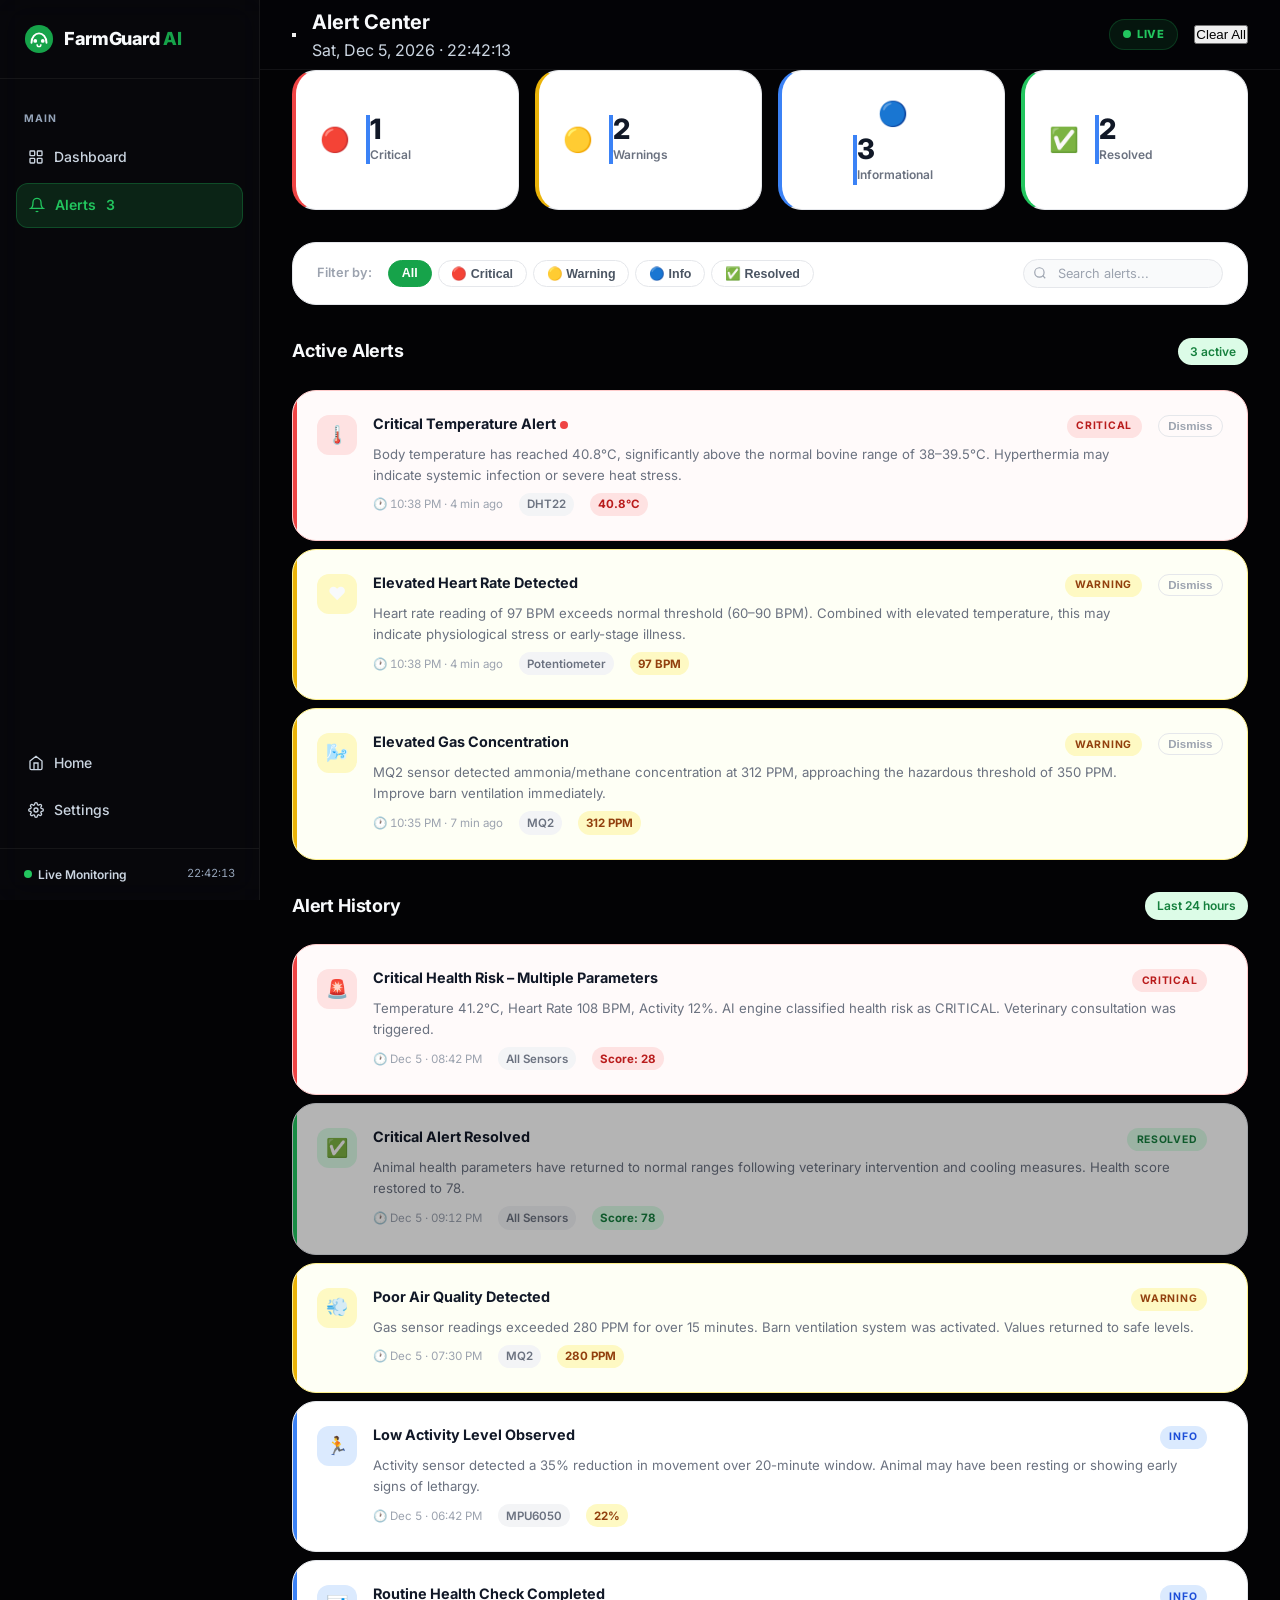
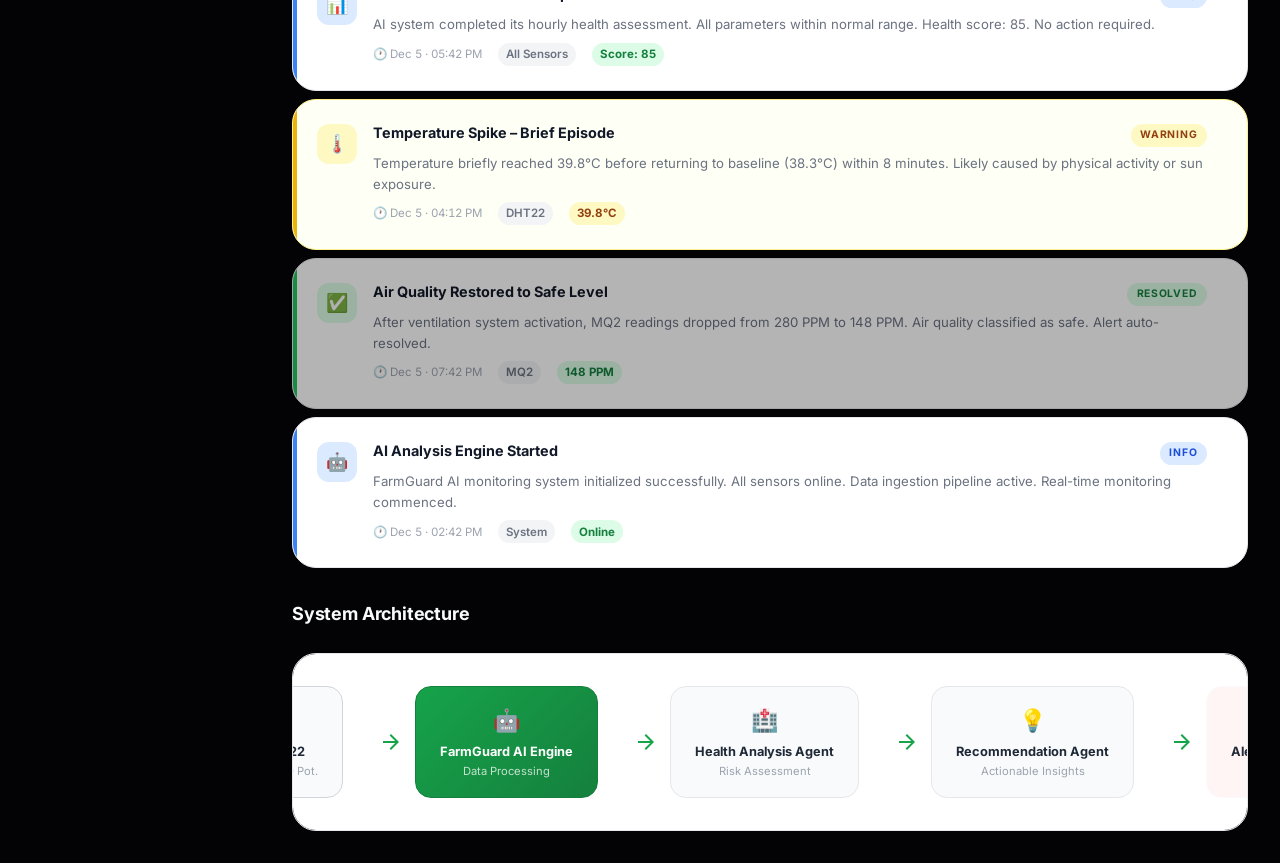
==== commit f84c7aeb: "Remove NAVIGATION label from sidebar" ====
--- a/website/alerts.html
+++ b/website/alerts.html
@@ -28,17 +28,20 @@
       <div class="sidebar-section-label">Main</div>
       <a href="dashboard.html" class="sidebar-link" id="navDashboard">
         <svg viewBox="0 0 24 24" fill="none" stroke="currentColor" stroke-width="2"><rect x="3" y="3" width="7" height="7" rx="1"/><rect x="14" y="3" width="7" height="7" rx="1"/><rect x="3" y="14" width="7" height="7" rx="1"/><rect x="14" y="14" width="7" height="7" rx="1"/></svg>
-        Dashboard
+        <span class="link-text">Dashboard</span>
       </a>
       <a href="alerts.html" class="sidebar-link active" id="navAlerts">
         <svg viewBox="0 0 24 24" fill="none" stroke="currentColor" stroke-width="2"><path d="M18 8A6 6 0 006 8c0 7-3 9-3 9h18s-3-2-3-9"/><path d="M13.73 21a2 2 0 01-3.46 0"/></svg>
-        Alerts
+        <span class="link-text">Alerts</span>
         <span class="sidebar-badge" id="sidebarAlertBadge">3</span>
       </a>
-      <div class="sidebar-section-label">Navigation</div>
-      <a href="index.html" class="sidebar-link" id="navHome">
+      <a href="index.html" class="sidebar-link" id="navHome" style="margin-top: auto;">
         <svg viewBox="0 0 24 24" fill="none" stroke="currentColor" stroke-width="2"><path d="M3 9l9-7 9 7v11a2 2 0 01-2 2H5a2 2 0 01-2-2z"/><polyline points="9 22 9 12 15 12 15 22"/></svg>
-        Home
+        <span class="link-text">Home</span>
+      </a>
+      <a href="settings.html" class="sidebar-link" id="navSettings">
+        <svg viewBox="0 0 24 24" fill="none" stroke="currentColor" stroke-width="2"><circle cx="12" cy="12" r="3"/><path d="M19.4 15a1.65 1.65 0 00.33 1.82l.06.06a2 2 0 010 2.83 2 2 0 01-2.83 0l-.06-.06a1.65 1.65 0 00-1.82-.33 1.65 1.65 0 00-1 1.51V21a2 2 0 01-2 2 2 2 0 01-2-2v-.09A1.65 1.65 0 009 19.4a1.65 1.65 0 00-1.82.33l-.06.06a2 2 0 01-2.83 0 2 2 0 010-2.83l.06-.06a1.65 1.65 0 00.33-1.82 1.65 1.65 0 00-1.51-1H3a2 2 0 01-2-2 2 2 0 012-2h.09A1.65 1.65 0 004.6 9a1.65 1.65 0 00-.33-1.82l-.06-.06a2 2 0 010-2.83 2 2 0 012.83 0l.06.06a1.65 1.65 0 001.82.33H9a1.65 1.65 0 001-1.51V3a2 2 0 012-2 2 2 0 012 2v.09a1.65 1.65 0 001 1.51 1.65 1.65 0 001.82-.33l.06-.06a2 2 0 012.83 0 2 2 0 010 2.83l-.06.06a1.65 1.65 0 00-.33 1.82V9a1.65 1.65 0 001.51 1H21a2 2 0 012 2 2 2 0 01-2 2h-.09a1.65 1.65 0 00-1.51 1z"/></svg>
+        <span class="link-text">Settings</span>
       </a>
     </nav>
     <div class="sidebar-status">
--- a/website/css/style.css
+++ b/website/css/style.css
@@ -334,7 +334,7 @@
 .dash-section-title {
   font-size: 1.125rem;
   font-weight: 700;
-  color: var(--gray-900);
+  color: var(--text-primary);
   letter-spacing: -0.01em;
 }
 .dash-section-badge {
--- a/website/css/dashboard.css
+++ b/website/css/dashboard.css
@@ -12,8 +12,8 @@
   --glass-border-hover: rgba(255, 255, 255, 0.12);
   
   --text-primary: #f8fafc;
-  --text-secondary: #94a3b8;
-  --text-muted: #64748b;
+  --text-secondary: #cbd5e1;
+  --text-muted: #94a3b8;
   
   --color-healthy: #22c55e;
   --color-warning: #f97316;
@@ -51,7 +51,7 @@
   position: fixed;
   top: 0; left: 0;
   z-index: 50;
-  transition: transform var(--transition-base);
+  transition: transform var(--transition-base), width var(--transition-base);
 }
 
 .sidebar-header {
@@ -162,6 +162,47 @@
 }
 
 /* ============================================================
+   COLLAPSED SIDEBAR (Desktop)
+   ============================================================ */
+body.sidebar-collapsed .sidebar {
+  width: 80px;
+}
+
+body.sidebar-collapsed .main-content {
+  margin-left: 80px;
+}
+
+body.sidebar-collapsed .logo-text,
+body.sidebar-collapsed .sidebar-section-label,
+body.sidebar-collapsed .link-text,
+body.sidebar-collapsed .status-text,
+body.sidebar-collapsed .status-time,
+body.sidebar-collapsed .sidebar-badge {
+  display: none;
+}
+
+body.sidebar-collapsed .sidebar-header {
+  padding: var(--space-lg) 0;
+  display: flex;
+  justify-content: center;
+}
+
+body.sidebar-collapsed .sidebar-link {
+  justify-content: center;
+  padding: 0.85rem 0;
+}
+
+body.sidebar-collapsed .sidebar-link svg {
+  width: 20px;
+  height: 20px;
+}
+
+body.sidebar-collapsed .sidebar-status {
+  justify-content: center;
+  padding: var(--space-md) 0;
+}
+
+/* ============================================================
    MAIN CONTENT & TOPBAR
    ============================================================ */
 .main-content {
@@ -170,6 +211,7 @@
   min-width: 0;
   display: flex;
   flex-direction: column;
+  transition: margin-left var(--transition-base);
 }
 
 .topbar {
@@ -200,6 +242,7 @@
   display: flex;
   align-items: center;
   gap: var(--space-md);
+  margin-left: auto;
 }
 
 /* Connection status indicator */
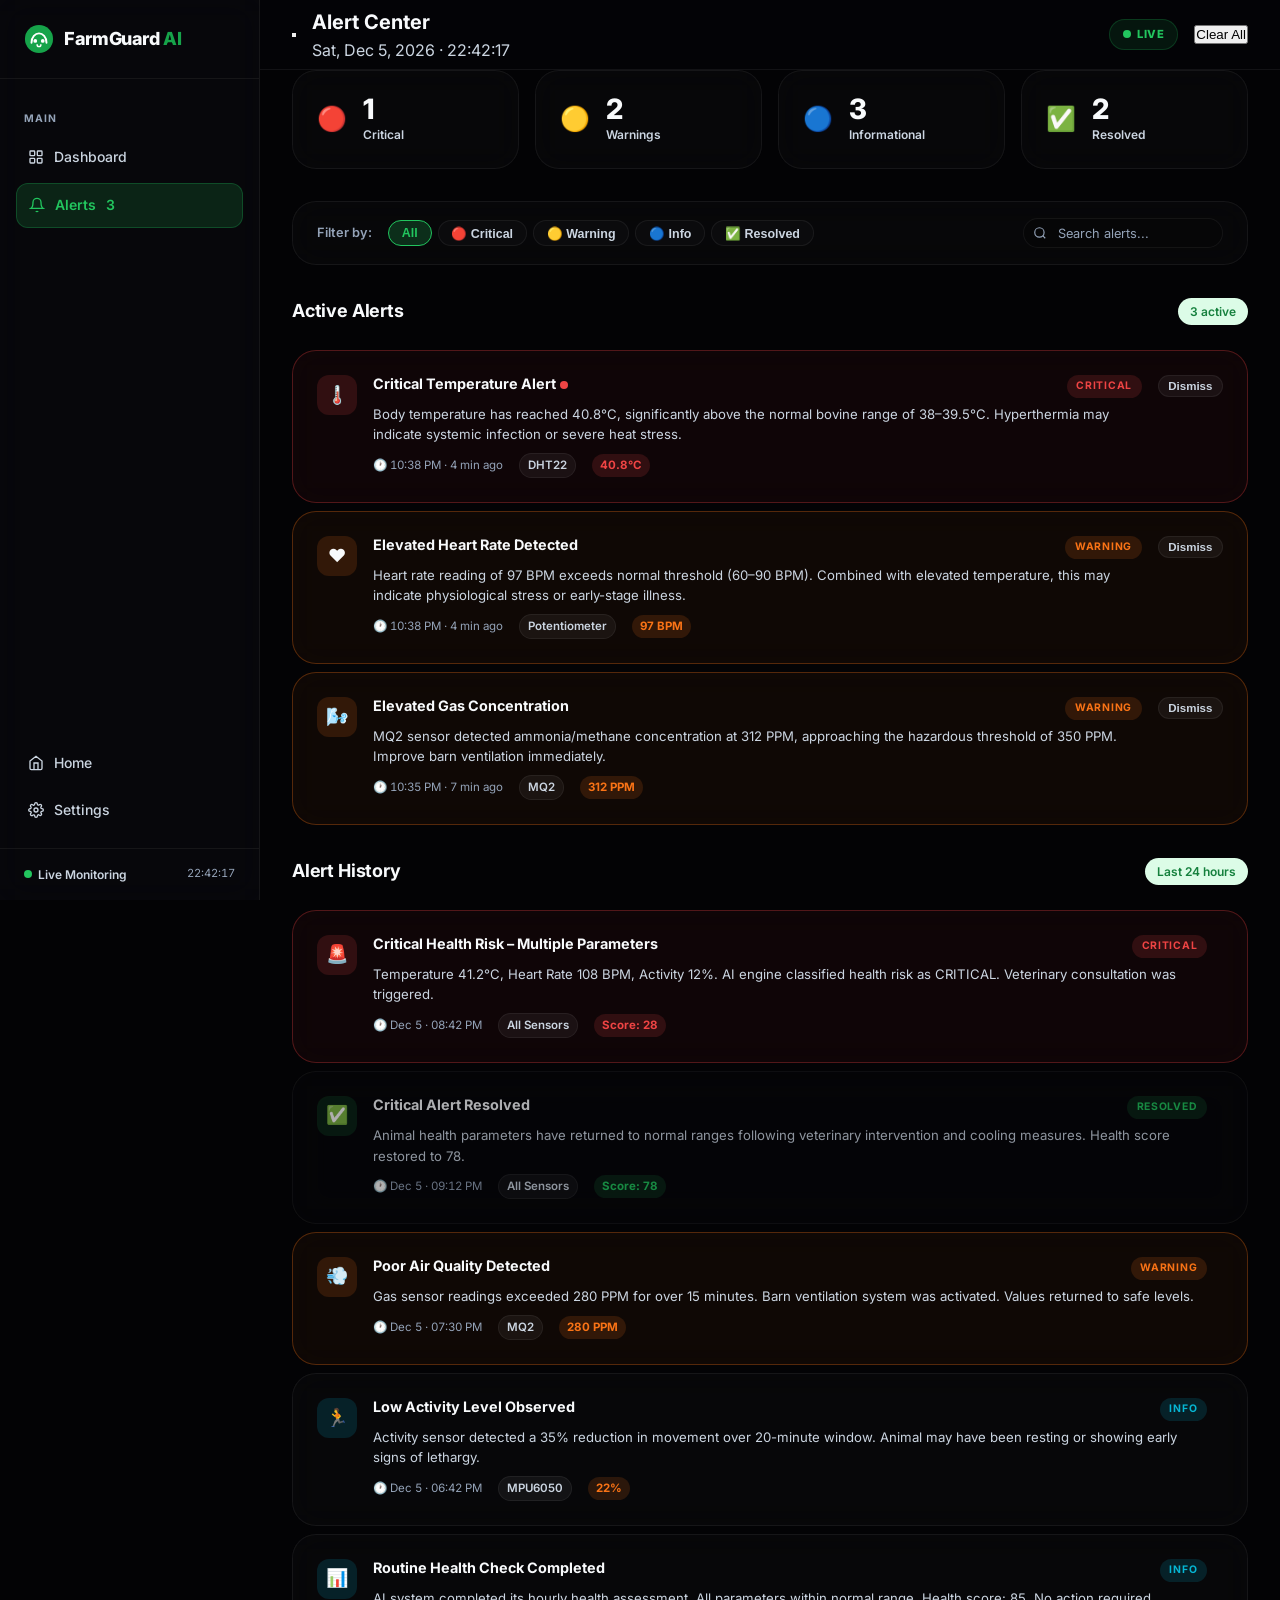
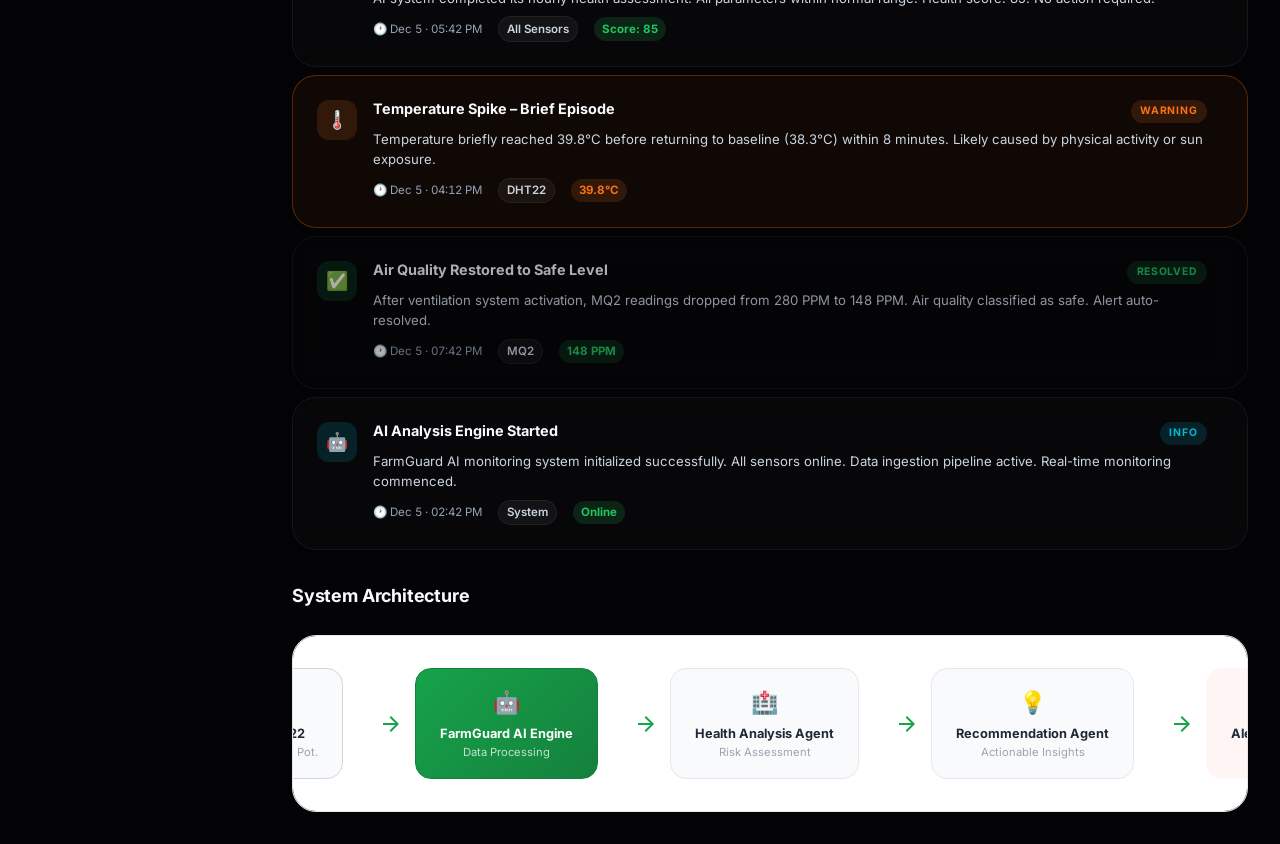
==== commit 700acbe1: "Merge pull request #1 from Kesicode/main Added Settings page, collapsible sidebar, and UI fixes" ====
--- a/website/alerts.html
+++ b/website/alerts.html
@@ -79,28 +79,28 @@
       <div class="alert-stats-grid">
         <div class="alert-stat-card alert-stat-critical" id="statCritical">
           <div class="alert-stat-icon">🔴</div>
-          <div class="alert-stat-info">
+          <div class="alert-stat-content">
             <div class="alert-stat-num" id="statCriticalNum">1</div>
             <div class="alert-stat-label">Critical</div>
           </div>
         </div>
         <div class="alert-stat-card alert-stat-warning" id="statWarning">
           <div class="alert-stat-icon">🟡</div>
-          <div class="alert-stat-info">
+          <div class="alert-stat-content">
             <div class="alert-stat-num" id="statWarningNum">2</div>
             <div class="alert-stat-label">Warnings</div>
           </div>
         </div>
         <div class="alert-stat-card alert-stat-info" id="statInfo">
           <div class="alert-stat-icon">🔵</div>
-          <div class="alert-stat-info">
+          <div class="alert-stat-content">
             <div class="alert-stat-num" id="statInfoNum">4</div>
             <div class="alert-stat-label">Informational</div>
           </div>
         </div>
         <div class="alert-stat-card alert-stat-resolved" id="statResolved">
           <div class="alert-stat-icon">✅</div>
-          <div class="alert-stat-info">
+          <div class="alert-stat-content">
             <div class="alert-stat-num" id="statResolvedNum">8</div>
             <div class="alert-stat-label">Resolved</div>
           </div>
--- a/website/css/dashboard.css
+++ b/website/css/dashboard.css
@@ -1408,3 +1408,492 @@
     border-bottom: 2px solid #0f172a !important;
   }
 }
+
+/* ============================================================
+   AI HEALTH INTELLIGENCE SECTION STYLES
+   ============================================================ */
+
+/* AI Section Header Icon */
+.ai-intelligence-icon {
+  font-size: 1.5rem;
+  background: linear-gradient(135deg, #a855f7, #6366f1);
+  -webkit-background-clip: text;
+  -webkit-text-fill-color: transparent;
+  filter: drop-shadow(0 0 8px rgba(168, 85, 247, 0.4));
+  animation: float 2.5s ease-in-out infinite;
+}
+
+/* Button styling */
+.generate-ai-btn {
+  display: flex;
+  align-items: center;
+  gap: var(--space-xs);
+  background: linear-gradient(135deg, #7c3aed, #4f46e5);
+  border: 1px solid rgba(255, 255, 255, 0.1);
+  color: #fff;
+  font-size: 0.8rem;
+  font-weight: 700;
+  padding: 0.5rem 1.25rem;
+  border-radius: var(--radius-md);
+  cursor: pointer;
+  box-shadow: 0 4px 15px rgba(124, 58, 237, 0.3), inset 0 1px 0 rgba(255, 255, 255, 0.2);
+  transition: all var(--transition-base);
+}
+
+.generate-ai-btn:hover:not(:disabled) {
+  background: linear-gradient(135deg, #8b5cf6, #6366f1);
+  box-shadow: 0 6px 20px rgba(124, 58, 237, 0.5), 0 0 10px rgba(99, 102, 241, 0.4);
+  transform: translateY(-1px);
+}
+
+.generate-ai-btn:active:not(:disabled) {
+  transform: translateY(1px);
+  box-shadow: 0 2px 10px rgba(124, 58, 237, 0.3);
+}
+
+.generate-ai-btn:disabled {
+  opacity: 0.6;
+  cursor: not-allowed;
+  background: #334155;
+  box-shadow: none;
+}
+
+/* AI Report Container */
+.ai-report-container {
+  background: radial-gradient(circle at top left, rgba(124, 58, 237, 0.05), rgba(99, 102, 241, 0.01) 60%), var(--glass-surface);
+  border: 1px solid rgba(124, 58, 237, 0.15);
+  border-radius: var(--radius-xl);
+  padding: var(--space-xl);
+  margin-top: var(--space-md);
+  min-height: 220px;
+  position: relative;
+  overflow: hidden;
+  box-shadow: var(--shadow-dark), 0 4px 30px rgba(0, 0, 0, 0.2);
+  backdrop-filter: blur(var(--glass-blur));
+  -webkit-backdrop-filter: blur(var(--glass-blur));
+  transition: all 0.5s ease-in-out;
+}
+
+.ai-report-container::after {
+  content: '';
+  position: absolute;
+  top: 0; left: 0; right: 0;
+  height: 3px;
+  background: linear-gradient(90deg, #7c3aed, #06b6d4);
+  opacity: 0.8;
+}
+
+/* Severe state styling updates on the card dynamically */
+.ai-report-container.state-healthy {
+  border-color: rgba(34, 197, 94, 0.25);
+  background: radial-gradient(circle at top left, rgba(34, 197, 94, 0.06), rgba(34, 197, 94, 0.01) 60%), var(--glass-surface);
+}
+.ai-report-container.state-healthy::after {
+  background: linear-gradient(90deg, #22c55e, #10b981);
+}
+
+.ai-report-container.state-warning {
+  border-color: rgba(249, 115, 22, 0.35);
+  background: radial-gradient(circle at top left, rgba(249, 115, 22, 0.06), rgba(249, 115, 22, 0.01) 60%), var(--glass-surface);
+}
+.ai-report-container.state-warning::after {
+  background: linear-gradient(90deg, #f97316, #fb923c);
+}
+
+.ai-report-container.state-critical {
+  border-color: rgba(239, 68, 68, 0.45);
+  background: radial-gradient(circle at top left, rgba(239, 68, 68, 0.08), rgba(239, 68, 68, 0.01) 60%), var(--glass-surface);
+  animation: criticalPulse 2.5s infinite;
+}
+.ai-report-container.state-critical::after {
+  background: linear-gradient(90deg, #ef4444, #f87171);
+}
+
+/* Placeholder state */
+.ai-report-placeholder {
+  display: flex;
+  flex-direction: column;
+  align-items: center;
+  justify-content: center;
+  text-align: center;
+  padding: var(--space-xl) var(--space-md);
+  color: var(--text-secondary);
+}
+
+.placeholder-icon {
+  font-size: 3rem;
+  margin-bottom: var(--space-md);
+  animation: float 3s ease-in-out infinite;
+  background: linear-gradient(135deg, #a855f7, #6366f1);
+  -webkit-background-clip: text;
+  -webkit-text-fill-color: transparent;
+  filter: drop-shadow(0 0 12px rgba(168, 85, 247, 0.2));
+}
+
+.ai-report-placeholder h3 {
+  font-size: 1.25rem;
+  color: var(--text-primary);
+  margin-bottom: var(--space-xs);
+  font-weight: 700;
+  letter-spacing: -0.01em;
+}
+
+.ai-report-placeholder p {
+  font-size: 0.85rem;
+  max-width: 600px;
+  line-height: 1.6;
+  color: var(--text-secondary);
+}
+
+/* Loading State */
+.ai-report-loading {
+  display: flex;
+  flex-direction: column;
+  align-items: center;
+  justify-content: center;
+  text-align: center;
+  padding: var(--space-xl) var(--space-md);
+  color: var(--text-secondary);
+}
+
+.loading-pulse-spinner {
+  width: 50px;
+  height: 50px;
+  border-radius: 50%;
+  background: transparent;
+  border: 3px solid rgba(124, 58, 237, 0.1);
+  border-top-color: #7c3aed;
+  border-bottom-color: #06b6d4;
+  animation: spin 1.2s cubic-bezier(0.5, 0, 0.5, 1) infinite;
+  margin-bottom: var(--space-md);
+  filter: drop-shadow(0 0 10px rgba(124, 58, 237, 0.4));
+}
+
+@keyframes spin {
+  to { transform: rotate(360deg); }
+}
+
+.ai-report-loading h3 {
+  font-size: 1.2rem;
+  color: var(--text-primary);
+  margin-bottom: var(--space-xs);
+  font-weight: 700;
+}
+
+.ai-report-loading p {
+  font-size: 0.85rem;
+  margin-bottom: var(--space-lg);
+  color: var(--text-muted);
+}
+
+.loading-skeletons {
+  display: flex;
+  flex-direction: column;
+  gap: var(--space-xs);
+  width: 100%;
+  max-width: 400px;
+}
+
+.skeleton-line {
+  height: 8px;
+  background: linear-gradient(90deg, rgba(255, 255, 255, 0.02) 25%, rgba(255, 255, 255, 0.07) 50%, rgba(255, 255, 255, 0.02) 75%);
+  background-size: 200% 100%;
+  border-radius: 4px;
+  animation: shimmer 1.5s infinite linear;
+}
+
+.skeleton-line:nth-child(2) { width: 85%; animation-delay: 0.2s; }
+.skeleton-line:nth-child(3) { width: 60%; animation-delay: 0.4s; }
+
+@keyframes shimmer {
+  0% { background-position: 200% 0; }
+  100% { background-position: -200% 0; }
+}
+
+/* Content Grid Layout */
+.ai-report-content {
+  animation: fadeIn 0.6s ease-out;
+}
+
+@keyframes fadeIn {
+  from { opacity: 0; transform: translateY(5px); }
+  to { opacity: 1; transform: translateY(0); }
+}
+
+.ai-report-grid {
+  display: grid;
+  grid-template-columns: 1fr 1.5fr;
+  gap: var(--space-xl);
+}
+
+/* Left Column Panel */
+.ai-report-panel-left {
+  display: flex;
+  flex-direction: column;
+  justify-content: space-between;
+  gap: var(--space-lg);
+  padding-right: var(--space-lg);
+  border-right: 1px solid rgba(255, 255, 255, 0.06);
+}
+
+.ai-report-metric-header {
+  display: flex;
+  align-items: center;
+  gap: var(--space-md);
+}
+
+.ai-report-avatar-wrap {
+  position: relative;
+  width: 48px;
+  height: 48px;
+  border-radius: var(--radius-md);
+  background: linear-gradient(135deg, rgba(124, 58, 237, 0.2), rgba(6, 182, 212, 0.2));
+  border: 1px solid rgba(124, 58, 237, 0.3);
+  display: flex;
+  align-items: center;
+  justify-content: center;
+}
+
+.ai-sparkle-glow {
+  position: absolute;
+  inset: -2px;
+  border-radius: inherit;
+  background: inherit;
+  filter: blur(6px);
+  opacity: 0.4;
+}
+
+.ai-report-avatar {
+  font-size: 1.4rem;
+}
+
+.ai-report-label {
+  font-size: 0.65rem;
+  font-weight: 700;
+  text-transform: uppercase;
+  color: var(--text-muted);
+  letter-spacing: 0.05em;
+}
+
+.ai-report-status {
+  font-size: 1.25rem;
+  font-weight: 800;
+  color: var(--text-primary);
+  text-shadow: 0 0 10px rgba(255, 255, 255, 0.1);
+}
+
+/* Risk score gauge */
+.ai-report-gauge-section {
+  display: flex;
+  justify-content: center;
+  padding: var(--space-md) 0;
+}
+
+.ai-gauge-container {
+  position: relative;
+  width: 140px;
+  height: 140px;
+}
+
+.gauge-svg {
+  width: 100%;
+  height: 100%;
+  transform: rotate(-90deg);
+}
+
+.gauge-bg {
+  stroke-dasharray: 263.8;
+  stroke-dashoffset: 0;
+}
+
+.gauge-fill {
+  stroke-dasharray: 263.8;
+  stroke-dashoffset: 263.8;
+  transition: stroke-dashoffset 1.2s cubic-bezier(0.4, 0, 0.2, 1), stroke 0.6s ease;
+}
+
+.gauge-value {
+  position: absolute;
+  inset: 0;
+  display: flex;
+  flex-direction: column;
+  align-items: center;
+  justify-content: center;
+}
+
+.gauge-value span:first-child {
+  font-size: 2.25rem;
+  font-weight: 900;
+  color: var(--text-primary);
+  letter-spacing: -0.04em;
+  line-height: 1;
+}
+
+.gauge-label {
+  font-size: 0.55rem;
+  color: var(--text-muted);
+  font-weight: 800;
+  letter-spacing: 0.1em;
+  margin-top: 4px;
+}
+
+.ai-report-meta-row {
+  display: grid;
+  grid-template-columns: 1fr 1fr;
+  gap: var(--space-md);
+  background: rgba(0, 0, 0, 0.1);
+  padding: var(--space-md);
+  border-radius: var(--radius-lg);
+  border: 1px solid rgba(255, 255, 255, 0.03);
+}
+
+.meta-item {
+  display: flex;
+  flex-direction: column;
+  gap: 2px;
+  text-align: left;
+}
+
+.meta-label {
+  font-size: 0.6rem;
+  font-weight: 700;
+  color: var(--text-muted);
+  letter-spacing: 0.05em;
+}
+
+.meta-val {
+  font-size: 0.8rem;
+  font-weight: 700;
+  color: var(--text-secondary);
+}
+
+/* Right Column Panel */
+.ai-report-panel-right {
+  display: flex;
+  flex-direction: column;
+  gap: var(--space-lg);
+}
+
+.report-section-block {
+  display: flex;
+  flex-direction: column;
+  gap: var(--space-xs);
+  text-align: left;
+}
+
+.report-block-title {
+  font-size: 0.72rem;
+  font-weight: 800;
+  text-transform: uppercase;
+  color: var(--text-secondary);
+  letter-spacing: 0.05em;
+  margin: 0;
+  border-left: 2px solid #7c3aed;
+  padding-left: 8px;
+}
+
+/* Conditions tags */
+.conditions-tags {
+  display: flex;
+  flex-wrap: wrap;
+  gap: var(--space-xs);
+  margin-top: 2px;
+}
+
+.condition-tag-chip {
+  font-size: 0.72rem;
+  font-weight: 700;
+  padding: 0.3rem 0.75rem;
+  border-radius: var(--radius-md);
+  background: rgba(124, 58, 237, 0.1);
+  border: 1px solid rgba(124, 58, 237, 0.2);
+  color: #a78bfa;
+  box-shadow: 0 2px 6px rgba(0,0,0,0.15);
+  transition: all var(--transition-fast);
+}
+
+.condition-tag-chip:hover {
+  background: rgba(124, 58, 237, 0.15);
+  border-color: rgba(124, 58, 237, 0.35);
+  transform: translateY(-1px);
+}
+
+/* Recommendations list */
+.recommendation-badges-list {
+  list-style: none;
+  padding: 0;
+  margin: 0;
+  display: flex;
+  flex-direction: column;
+  gap: 6px;
+}
+
+.recommendation-badge-item {
+  display: flex;
+  align-items: flex-start;
+  gap: var(--space-sm);
+  padding: 0.5rem 0.75rem;
+  border-radius: var(--radius-md);
+  background: rgba(255, 255, 255, 0.01);
+  border: 1px solid rgba(255, 255, 255, 0.04);
+  font-size: 0.78rem;
+  line-height: 1.4;
+  color: var(--text-secondary);
+  transition: background-color var(--transition-fast);
+}
+
+.recommendation-badge-item:hover {
+  background: rgba(255, 255, 255, 0.03);
+}
+
+.rec-check-icon {
+  font-size: 0.85rem;
+  color: #10b981;
+  flex-shrink: 0;
+  margin-top: 1px;
+}
+
+/* Why Critical Panel */
+.critical-reasoning-block {
+  display: none; /* Hidden by default, displayed only when state is critical/warning */
+}
+
+.critical-reasoning-box {
+  background: rgba(239, 68, 68, 0.04);
+  border: 1px solid rgba(239, 68, 68, 0.2);
+  border-radius: var(--radius-md);
+  padding: var(--space-md);
+  position: relative;
+}
+
+.critical-reasoning-box::before {
+  content: '';
+  position: absolute;
+  top: 0; left: 0; bottom: 0;
+  width: 3px;
+  background: var(--color-critical);
+}
+
+.critical-reasoning-box p {
+  margin: 0;
+  font-size: 0.76rem;
+  line-height: 1.5;
+  color: #fca5a5;
+  font-style: italic;
+}
+
+/* Media Query Adaptations */
+@media (max-width: 768px) {
+  .ai-report-grid {
+    grid-template-columns: 1fr;
+    gap: var(--space-lg);
+  }
+
+  .ai-report-panel-left {
+    padding-right: 0;
+    border-right: none;
+    border-bottom: 1px solid rgba(255, 255, 255, 0.06);
+    padding-bottom: var(--space-lg);
+  }
+}
+
--- a/website/css/alerts.css
+++ b/website/css/alerts.css
@@ -12,8 +12,10 @@
 }
 
 .alert-stat-card {
-  background: #fff;
-  border: 1px solid var(--gray-200);
+  background: var(--glass-surface);
+  backdrop-filter: blur(var(--glass-blur));
+  -webkit-backdrop-filter: blur(var(--glass-blur));
+  border: 1px solid var(--glass-border);
   border-radius: var(--radius-xl);
   padding: var(--space-lg);
   display: flex;
@@ -22,30 +24,32 @@
   transition: all var(--transition-base);
   cursor: pointer;
 }
-.alert-stat-card:hover { transform: translateY(-3px); box-shadow: var(--shadow-lg); }
-
-.alert-stat-critical { border-left: 4px solid var(--red-500); }
-.alert-stat-warning { border-left: 4px solid var(--yellow-500); }
-.alert-stat-info { border-left: 4px solid var(--blue-500); }
-.alert-stat-resolved { border-left: 4px solid var(--green-500); }
+.alert-stat-card:hover { transform: translateY(-3px); background: var(--glass-surface-hover); border-color: var(--glass-border-hover); }
+
+/* .alert-stat-critical { border-left: 4px solid var(--color-critical); }
+.alert-stat-warning { border-left: 4px solid var(--color-warning); }
+.alert-stat-info { border-left: 4px solid var(--color-info); }
+.alert-stat-resolved { border-left: 4px solid var(--color-healthy); } */
 
 .alert-stat-icon { font-size: 1.5rem; flex-shrink: 0; }
-.alert-stat-info { display: flex; flex-direction: column; gap: 2px; }
+.alert-stat-content { display: flex; flex-direction: column; gap: 2px; }
 .alert-stat-num {
   font-size: 1.75rem;
   font-weight: 800;
-  color: var(--gray-900);
+  color: var(--text-primary);
   letter-spacing: -0.03em;
   line-height: 1;
 }
-.alert-stat-label { font-size: 0.75rem; font-weight: 600; color: var(--gray-500); }
+.alert-stat-label { font-size: 0.75rem; font-weight: 600; color: var(--text-secondary); }
 
 /* ============================================================
    FILTER BAR
    ============================================================ */
 .alert-filter-bar {
-  background: #fff;
-  border: 1px solid var(--gray-200);
+  background: var(--glass-surface);
+  backdrop-filter: blur(var(--glass-blur));
+  -webkit-backdrop-filter: blur(var(--glass-blur));
+  border: 1px solid var(--glass-border);
   border-radius: var(--radius-xl);
   padding: var(--space-md) var(--space-lg);
   display: flex;
@@ -54,7 +58,7 @@
   flex-wrap: wrap;
 }
 
-.filter-label { font-size: 0.8rem; font-weight: 600; color: var(--gray-400); white-space: nowrap; }
+.filter-label { font-size: 0.8rem; font-weight: 600; color: var(--text-muted); white-space: nowrap; }
 
 .filter-pills {
   display: flex;
@@ -68,24 +72,24 @@
   font-weight: 600;
   padding: 0.3rem 0.8rem;
   border-radius: var(--radius-full);
-  border: 1.5px solid var(--gray-200);
-  background: none;
-  color: var(--gray-600);
+  border: 1.5px solid var(--glass-border);
+  background: rgba(255,255,255,0.02);
+  color: var(--text-secondary);
   cursor: pointer;
   transition: all var(--transition-fast);
   white-space: nowrap;
 }
-.filter-pill:hover { border-color: var(--gray-400); background: var(--gray-50); }
+.filter-pill:hover { border-color: var(--glass-border-hover); background: var(--glass-surface-hover); color: var(--text-primary); }
 .filter-pill.active {
-  background: var(--green-600);
-  border-color: var(--green-600);
-  color: #fff;
-}
-
-.filter-pill.filter-critical.active { background: var(--red-500); border-color: var(--red-500); }
-.filter-pill.filter-warning.active { background: var(--yellow-500); border-color: var(--yellow-500); }
-.filter-pill.filter-info.active { background: var(--blue-500); border-color: var(--blue-500); }
-.filter-pill.filter-resolved.active { background: var(--green-600); border-color: var(--green-600); }
+  background: rgba(34, 197, 94, 0.2);
+  border-color: var(--color-healthy);
+  color: var(--color-healthy);
+}
+
+.filter-pill.filter-critical.active { background: rgba(239, 68, 68, 0.2); border-color: var(--color-critical); color: var(--color-critical); }
+.filter-pill.filter-warning.active { background: rgba(249, 115, 22, 0.2); border-color: var(--color-warning); color: var(--color-warning); }
+.filter-pill.filter-info.active { background: rgba(6, 182, 212, 0.2); border-color: var(--color-info); color: var(--color-info); }
+.filter-pill.filter-resolved.active { background: rgba(34, 197, 94, 0.2); border-color: var(--color-healthy); color: var(--color-healthy); }
 
 .filter-search-wrap {
   position: relative;
@@ -97,22 +101,22 @@
   top: 50%;
   transform: translateY(-50%);
   width: 14px; height: 14px;
-  color: var(--gray-400);
+  color: var(--text-muted);
 }
 .filter-search {
   padding: 0.4rem 0.75rem 0.4rem 2.1rem;
-  border: 1.5px solid var(--gray-200);
+  border: 1px solid var(--glass-border);
   border-radius: var(--radius-full);
   font-size: 0.8rem;
-  font-family: var(--font-body);
-  color: var(--gray-700);
-  background: var(--gray-50);
+  font-family: var(--font-outfit), sans-serif;
+  color: var(--text-primary);
+  background: rgba(0,0,0,0.2);
   outline: none;
   width: 200px;
   transition: all var(--transition-fast);
 }
-.filter-search::placeholder { color: var(--gray-400); }
-.filter-search:focus { border-color: var(--green-400); background: #fff; width: 240px; }
+.filter-search::placeholder { color: var(--text-muted); }
+.filter-search:focus { border-color: var(--color-healthy); background: rgba(0,0,0,0.4); width: 240px; }
 
 /* ============================================================
    ALERT ITEMS
@@ -124,8 +128,10 @@
 }
 
 .alert-item {
-  background: #fff;
-  border: 1px solid var(--gray-200);
+  background: var(--glass-surface);
+  backdrop-filter: blur(var(--glass-blur));
+  -webkit-backdrop-filter: blur(var(--glass-blur));
+  border: 1px solid var(--glass-border);
   border-radius: var(--radius-xl);
   padding: var(--space-lg);
   display: flex;
@@ -142,23 +148,23 @@
   to { opacity: 1; transform: translateY(0); }
 }
 
-.alert-item::before {
+/* .alert-item::before {
   content: '';
   position: absolute;
   left: 0; top: 0; bottom: 0;
   width: 4px;
 }
 
-.alert-item.alert-critical::before { background: var(--red-500); }
-.alert-item.alert-warning::before { background: var(--yellow-500); }
-.alert-item.alert-info::before { background: var(--blue-500); }
-.alert-item.alert-resolved::before { background: var(--green-500); }
-
-.alert-item.alert-critical { border-color: #fecaca; background: #fffafa; }
-.alert-item.alert-warning { border-color: #fef08a; background: #fefff5; }
+.alert-item.alert-critical::before { background: var(--color-critical); }
+.alert-item.alert-warning::before { background: var(--color-warning); }
+.alert-item.alert-info::before { background: var(--color-info); }
+.alert-item.alert-resolved::before { background: var(--color-healthy); } */
+
+.alert-item.alert-critical { border-color: rgba(239, 68, 68, 0.3); background: rgba(239, 68, 68, 0.05); }
+.alert-item.alert-warning { border-color: rgba(249, 115, 22, 0.3); background: rgba(249, 115, 22, 0.05); }
 .alert-item.alert-resolved { opacity: 0.7; }
 
-.alert-item:hover { transform: translateX(3px); box-shadow: var(--shadow-md); }
+.alert-item:hover { transform: translateX(3px); border-color: var(--glass-border-hover); background: var(--glass-surface-hover); }
 
 .alert-icon-wrap {
   width: 40px; height: 40px;
@@ -169,10 +175,10 @@
   font-size: 1.125rem;
   flex-shrink: 0;
 }
-.alert-icon-critical { background: #fee2e2; }
-.alert-icon-warning { background: #fef9c3; }
-.alert-icon-info { background: #dbeafe; }
-.alert-icon-resolved { background: var(--green-100); }
+.alert-icon-critical { background: rgba(239, 68, 68, 0.15); }
+.alert-icon-warning { background: rgba(249, 115, 22, 0.15); }
+.alert-icon-info { background: rgba(6, 182, 212, 0.15); }
+.alert-icon-resolved { background: rgba(34, 197, 94, 0.15); }
 
 .alert-body { flex: 1; min-width: 0; }
 .alert-header-row {
@@ -187,7 +193,7 @@
 .alert-title {
   font-size: 0.9rem;
   font-weight: 700;
-  color: var(--gray-900);
+  color: var(--text-primary);
   line-height: 1.3;
 }
 .alert-severity-badge {
@@ -200,14 +206,14 @@
   white-space: nowrap;
   flex-shrink: 0;
 }
-.badge-critical { background: #fee2e2; color: #b91c1c; }
-.badge-warning { background: #fef9c3; color: #92400e; }
-.badge-info { background: #dbeafe; color: #1d4ed8; }
-.badge-resolved { background: var(--green-100); color: var(--green-700); }
+.badge-critical { background: rgba(239, 68, 68, 0.15); color: var(--color-critical); }
+.badge-warning { background: rgba(249, 115, 22, 0.15); color: var(--color-warning); }
+.badge-info { background: rgba(6, 182, 212, 0.15); color: var(--color-info); }
+.badge-resolved { background: rgba(34, 197, 94, 0.15); color: var(--color-healthy); }
 
 .alert-desc {
   font-size: 0.825rem;
-  color: var(--gray-500);
+  color: var(--text-secondary);
   line-height: 1.55;
   margin-bottom: 0.5rem;
 }
@@ -220,7 +226,7 @@
 }
 .alert-time {
   font-size: 0.72rem;
-  color: var(--gray-400);
+  color: var(--text-muted);
   font-variant-numeric: tabular-nums;
   display: flex;
   align-items: center;
@@ -228,8 +234,9 @@
 }
 .alert-sensor {
   font-size: 0.72rem;
-  color: var(--gray-500);
-  background: var(--gray-100);
+  color: var(--text-secondary);
+  background: rgba(255,255,255,0.05);
+  border: 1px solid var(--glass-border);
   padding: 0.15rem 0.5rem;
   border-radius: var(--radius-full);
   font-weight: 600;
@@ -240,10 +247,10 @@
   padding: 0.15rem 0.5rem;
   border-radius: var(--radius-full);
 }
-.value-critical { background: #fee2e2; color: #b91c1c; }
-.value-warning { background: #fef9c3; color: #92400e; }
-.value-info { background: #dbeafe; color: #1d4ed8; }
-.value-ok { background: var(--green-100); color: var(--green-700); }
+.value-critical { background: rgba(239, 68, 68, 0.15); color: var(--color-critical); }
+.value-warning { background: rgba(249, 115, 22, 0.15); color: var(--color-warning); }
+.value-info { background: rgba(6, 182, 212, 0.15); color: var(--color-info); }
+.value-ok { background: rgba(34, 197, 94, 0.15); color: var(--color-healthy); }
 
 .alert-actions {
   display: flex;
@@ -255,24 +262,24 @@
 .alert-dismiss-btn {
   font-size: 0.72rem;
   font-weight: 600;
-  color: var(--gray-400);
-  background: none;
-  border: 1px solid var(--gray-200);
+  color: var(--text-secondary);
+  background: rgba(255,255,255,0.05);
+  border: 1px solid var(--glass-border);
   border-radius: var(--radius-md);
   padding: 0.25rem 0.6rem;
   cursor: pointer;
   transition: all var(--transition-fast);
 }
-.alert-dismiss-btn:hover { color: var(--gray-600); background: var(--gray-100); }
+.alert-dismiss-btn:hover { color: var(--text-primary); background: rgba(255,255,255,0.1); border-color: var(--glass-border-hover); }
 
 /* Empty state */
 .alerts-empty {
   text-align: center;
   padding: var(--space-3xl);
-  color: var(--gray-400);
-}
-.alerts-empty-icon { font-size: 3rem; margin-bottom: var(--space-md); }
-.alerts-empty-text { font-size: 0.9rem; font-weight: 600; color: var(--gray-500); }
+  color: var(--text-muted);
+}
+.alerts-empty-icon { font-size: 3rem; margin-bottom: var(--space-md); opacity: 0.5; }
+.alerts-empty-text { font-size: 0.9rem; font-weight: 600; color: var(--text-secondary); }
 
 /* ============================================================
    ARCHITECTURE FLOW
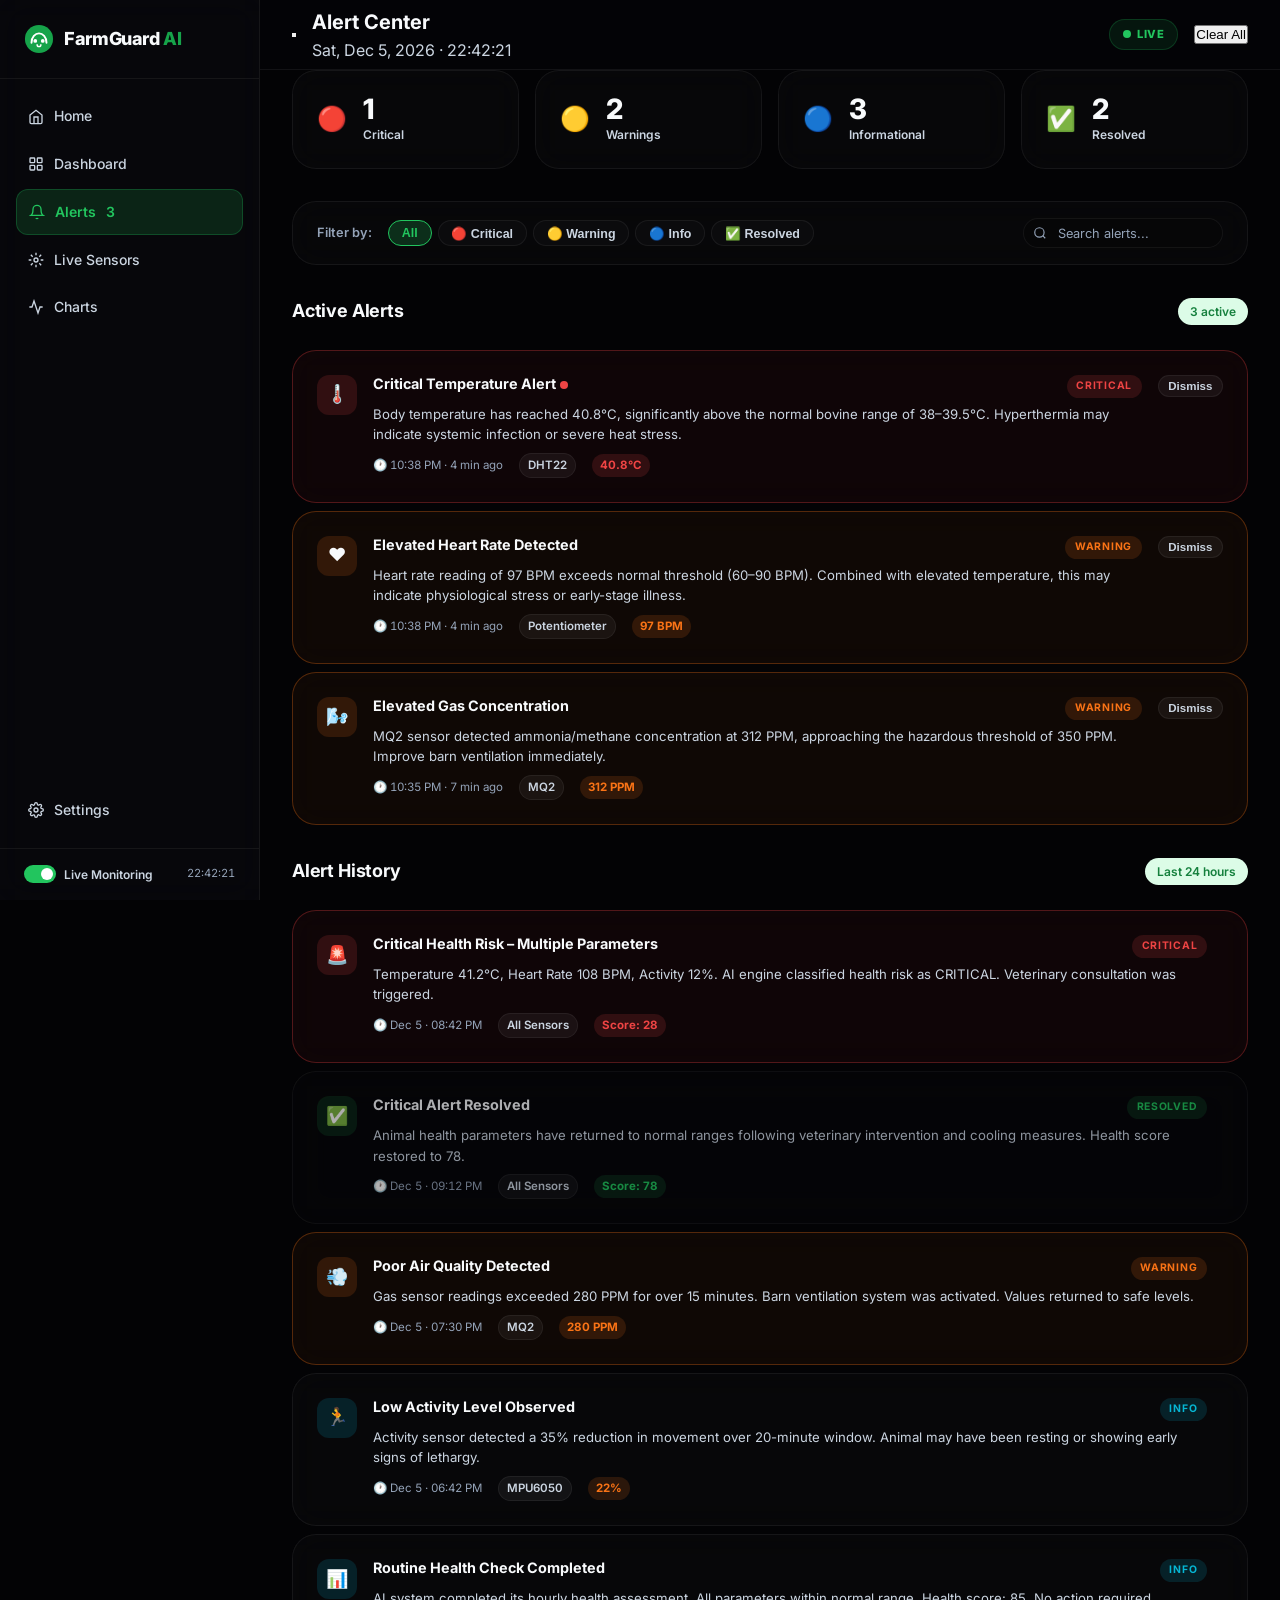
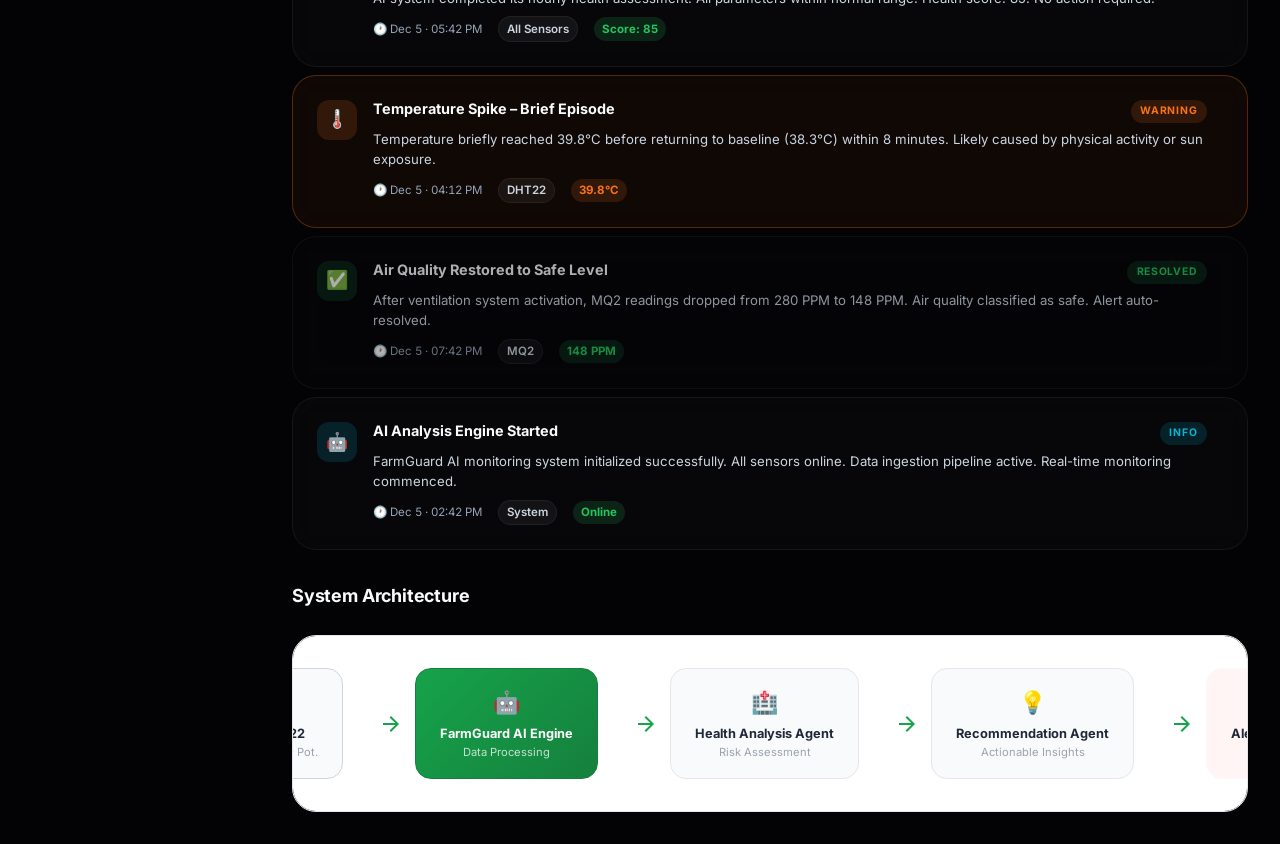
==== commit 6a32a023: "Rearrange sidebar and add Live Monitoring toggle switch" ====
--- a/website/alerts.html
+++ b/website/alerts.html
@@ -25,7 +25,10 @@
       </a>
     </div>
     <nav class="sidebar-nav">
-      <div class="sidebar-section-label">Main</div>
+      <a href="index.html" class="sidebar-link" id="navHome">
+        <svg viewBox="0 0 24 24" fill="none" stroke="currentColor" stroke-width="2"><path d="M3 9l9-7 9 7v11a2 2 0 01-2 2H5a2 2 0 01-2-2z"/><polyline points="9 22 9 12 15 12 15 22"/></svg>
+        <span class="link-text">Home</span>
+      </a>
       <a href="dashboard.html" class="sidebar-link" id="navDashboard">
         <svg viewBox="0 0 24 24" fill="none" stroke="currentColor" stroke-width="2"><rect x="3" y="3" width="7" height="7" rx="1"/><rect x="14" y="3" width="7" height="7" rx="1"/><rect x="3" y="14" width="7" height="7" rx="1"/><rect x="14" y="14" width="7" height="7" rx="1"/></svg>
         <span class="link-text">Dashboard</span>
@@ -35,19 +38,26 @@
         <span class="link-text">Alerts</span>
         <span class="sidebar-badge" id="sidebarAlertBadge">3</span>
       </a>
-      <a href="index.html" class="sidebar-link" id="navHome" style="margin-top: auto;">
-        <svg viewBox="0 0 24 24" fill="none" stroke="currentColor" stroke-width="2"><path d="M3 9l9-7 9 7v11a2 2 0 01-2 2H5a2 2 0 01-2-2z"/><polyline points="9 22 9 12 15 12 15 22"/></svg>
-        <span class="link-text">Home</span>
-      </a>
-      <a href="settings.html" class="sidebar-link" id="navSettings">
+      <a href="dashboard.html#sensorCards" class="sidebar-link" id="navSensors">
+        <svg viewBox="0 0 24 24" fill="none" stroke="currentColor" stroke-width="2"><circle cx="12" cy="12" r="3"/><path d="M12 1v4M12 19v4M4.22 4.22l2.83 2.83M16.95 16.95l2.83 2.83M1 12h4M19 12h4M4.22 19.78l2.83-2.83M16.95 7.05l2.83-2.83"/></svg>
+        <span class="link-text">Live Sensors</span>
+      </a>
+      <a href="dashboard.html#chartsSection" class="sidebar-link" id="navCharts">
+        <svg viewBox="0 0 24 24" fill="none" stroke="currentColor" stroke-width="2"><polyline points="22 12 18 12 15 21 9 3 6 12 2 12"/></svg>
+        <span class="link-text">Charts</span>
+      </a>
+      <a href="settings.html" class="sidebar-link" id="navSettings" style="margin-top: auto;">
         <svg viewBox="0 0 24 24" fill="none" stroke="currentColor" stroke-width="2"><circle cx="12" cy="12" r="3"/><path d="M19.4 15a1.65 1.65 0 00.33 1.82l.06.06a2 2 0 010 2.83 2 2 0 01-2.83 0l-.06-.06a1.65 1.65 0 00-1.82-.33 1.65 1.65 0 00-1 1.51V21a2 2 0 01-2 2 2 2 0 01-2-2v-.09A1.65 1.65 0 009 19.4a1.65 1.65 0 00-1.82.33l-.06.06a2 2 0 01-2.83 0 2 2 0 010-2.83l.06-.06a1.65 1.65 0 00.33-1.82 1.65 1.65 0 00-1.51-1H3a2 2 0 01-2-2 2 2 0 012-2h.09A1.65 1.65 0 004.6 9a1.65 1.65 0 00-.33-1.82l-.06-.06a2 2 0 010-2.83 2 2 0 012.83 0l.06.06a1.65 1.65 0 001.82.33H9a1.65 1.65 0 001-1.51V3a2 2 0 012-2 2 2 0 012 2v.09a1.65 1.65 0 001 1.51 1.65 1.65 0 001.82-.33l.06-.06a2 2 0 012.83 0 2 2 0 010 2.83l-.06.06a1.65 1.65 0 00-.33 1.82V9a1.65 1.65 0 001.51 1H21a2 2 0 012 2 2 2 0 01-2 2h-.09a1.65 1.65 0 00-1.51 1z"/></svg>
         <span class="link-text">Settings</span>
       </a>
     </nav>
     <div class="sidebar-status">
-      <div class="status-dot-wrap">
-        <span class="status-dot status-dot-live"></span>
-        <span class="status-text">Live Monitoring</span>
+      <div class="status-toggle-wrap" style="display: flex; align-items: center; gap: 8px;">
+        <label class="live-switch">
+          <input type="checkbox" id="liveMonitoringToggleAlerts" checked>
+          <span class="live-slider"></span>
+        </label>
+        <span class="status-text" id="liveMonitoringTextAlerts">Live Monitoring</span>
       </div>
       <span class="status-time" id="sidebarTime">--:--:--</span>
     </div>
--- a/website/css/dashboard.css
+++ b/website/css/dashboard.css
@@ -1409,6 +1409,52 @@
   }
 }
 
+/* Live Monitoring Toggle Switch */
+.live-switch {
+  position: relative;
+  display: inline-block;
+  width: 32px;
+  height: 18px;
+}
+
+.live-switch input {
+  opacity: 0;
+  width: 0;
+  height: 0;
+}
+
+.live-slider {
+  position: absolute;
+  cursor: pointer;
+  top: 0;
+  left: 0;
+  right: 0;
+  bottom: 0;
+  background-color: rgba(255, 255, 255, 0.2);
+  transition: .4s;
+  border-radius: 18px;
+}
+
+.live-slider:before {
+  position: absolute;
+  content: "";
+  height: 12px;
+  width: 12px;
+  left: 3px;
+  bottom: 3px;
+  background-color: #fff;
+  transition: .4s;
+  border-radius: 50%;
+}
+
+input:checked + .live-slider {
+  background-color: var(--color-healthy);
+}
+
+input:checked + .live-slider:before {
+  transform: translateX(14px);
+}
+
 /* ============================================================
    AI HEALTH INTELLIGENCE SECTION STYLES
    ============================================================ */
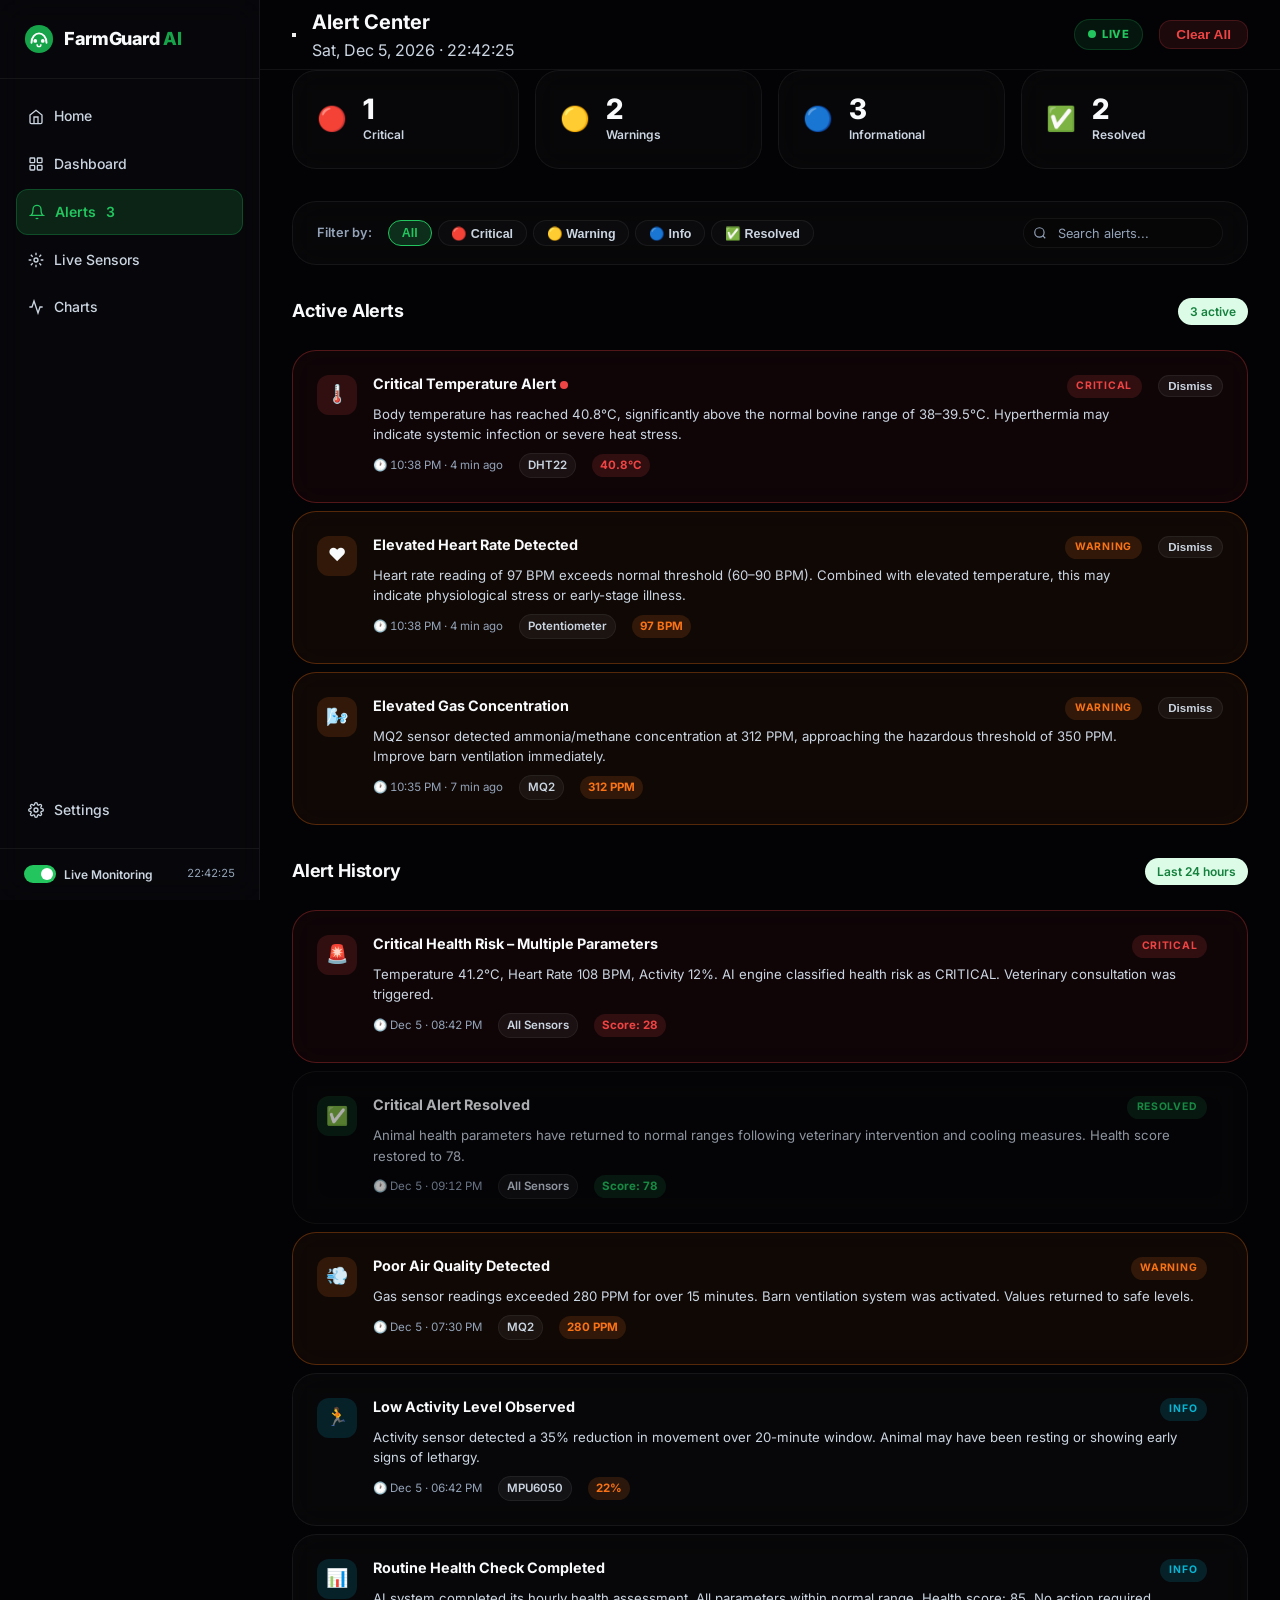
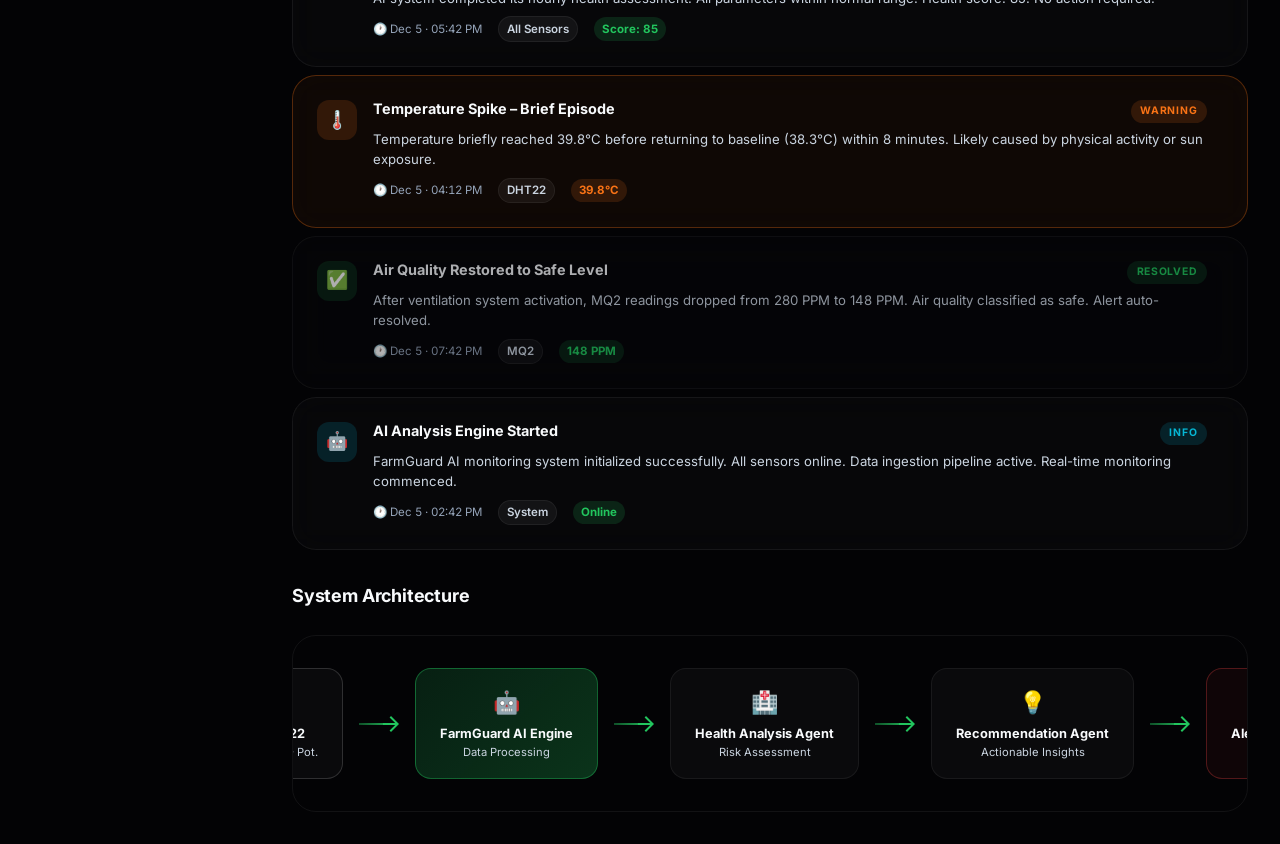
==== commit 6315b0e9: "Merge pull request #3 from Kesicode/main hi" ====
--- a/website/alerts.html
+++ b/website/alerts.html
@@ -36,7 +36,7 @@
       <a href="alerts.html" class="sidebar-link active" id="navAlerts">
         <svg viewBox="0 0 24 24" fill="none" stroke="currentColor" stroke-width="2"><path d="M18 8A6 6 0 006 8c0 7-3 9-3 9h18s-3-2-3-9"/><path d="M13.73 21a2 2 0 01-3.46 0"/></svg>
         <span class="link-text">Alerts</span>
-        <span class="sidebar-badge" id="sidebarAlertBadge">3</span>
+        <span class="sidebar-badge" id="sidebarAlertBadge" style="display: none;"></span>
       </a>
       <a href="dashboard.html#sensorCards" class="sidebar-link" id="navSensors">
         <svg viewBox="0 0 24 24" fill="none" stroke="currentColor" stroke-width="2"><circle cx="12" cy="12" r="3"/><path d="M12 1v4M12 19v4M4.22 4.22l2.83 2.83M16.95 16.95l2.83 2.83M1 12h4M19 12h4M4.22 19.78l2.83-2.83M16.95 7.05l2.83-2.83"/></svg>
--- a/website/css/dashboard.css
+++ b/website/css/dashboard.css
@@ -1455,6 +1455,23 @@
   transform: translateX(14px);
 }
 
+/* Clear All Button */
+.topbar-clear-btn {
+  background: rgba(239, 68, 68, 0.1);
+  color: #ef4444;
+  border: 1px solid rgba(239, 68, 68, 0.2);
+  border-radius: var(--radius-md);
+  padding: 0.4rem 1rem;
+  font-size: 0.85rem;
+  font-weight: 600;
+  cursor: pointer;
+  transition: all var(--transition-base);
+}
+.topbar-clear-btn:hover {
+  background: rgba(239, 68, 68, 0.2);
+  border-color: rgba(239, 68, 68, 0.4);
+}
+
 /* ============================================================
    AI HEALTH INTELLIGENCE SECTION STYLES
    ============================================================ */
--- a/website/css/alerts.css
+++ b/website/css/alerts.css
@@ -285,8 +285,8 @@
    ARCHITECTURE FLOW
    ============================================================ */
 .arch-flow-card {
-  background: #fff;
-  border: 1px solid var(--gray-200);
+  background: var(--glass-bg);
+  border: 1px solid var(--glass-border);
   border-radius: var(--radius-xl);
   padding: var(--space-xl);
   overflow-x: auto;
@@ -301,8 +301,8 @@
 }
 
 .arch-flow-node {
-  background: var(--gray-50);
-  border: 1.5px solid var(--gray-200);
+  background: rgba(255, 255, 255, 0.03);
+  border: 1.5px solid var(--glass-border);
   border-radius: var(--radius-lg);
   padding: var(--space-md) var(--space-lg);
   text-align: center;
@@ -311,23 +311,23 @@
   flex-shrink: 0;
 }
 .arch-flow-node:hover {
-  border-color: var(--green-400);
-  background: var(--green-50);
+  border-color: rgba(34, 197, 94, 0.4);
+  background: rgba(34, 197, 94, 0.1);
   transform: translateY(-3px);
-  box-shadow: var(--shadow-md);
-}
-
-.arch-flow-hw { border-color: var(--gray-300); }
-.arch-flow-engine { background: linear-gradient(135deg, var(--green-600), var(--green-700)); border-color: var(--green-700); }
-.arch-flow-engine:hover { background: linear-gradient(135deg, var(--green-500), var(--green-600)); box-shadow: var(--shadow-green); }
-.arch-flow-engine .arch-flow-label { color: #fff; }
-.arch-flow-engine .arch-flow-sub { color: rgba(255,255,255,0.75); }
-.arch-flow-alert { border-color: var(--red-200); background: #fff5f5; }
-.arch-flow-alert:hover { border-color: var(--red-400); background: #fef2f2; }
+  box-shadow: 0 8px 24px rgba(0, 0, 0, 0.2);
+}
+
+.arch-flow-hw { border-color: rgba(255, 255, 255, 0.15); }
+.arch-flow-engine { background: linear-gradient(135deg, rgba(34, 197, 94, 0.15), rgba(34, 197, 94, 0.25)); border-color: rgba(34, 197, 94, 0.4); }
+.arch-flow-engine:hover { background: linear-gradient(135deg, rgba(34, 197, 94, 0.2), rgba(34, 197, 94, 0.3)); box-shadow: 0 0 15px rgba(34, 197, 94, 0.2); }
+.arch-flow-engine .arch-flow-label { color: var(--text-primary); }
+.arch-flow-engine .arch-flow-sub { color: var(--text-secondary); }
+.arch-flow-alert { border-color: rgba(239, 68, 68, 0.3); background: rgba(239, 68, 68, 0.05); }
+.arch-flow-alert:hover { border-color: rgba(239, 68, 68, 0.5); background: rgba(239, 68, 68, 0.1); }
 
 .arch-flow-icon { font-size: 1.375rem; margin-bottom: 0.375rem; }
-.arch-flow-label { font-size: 0.8rem; font-weight: 700; color: var(--gray-800); line-height: 1.2; }
-.arch-flow-sub { font-size: 0.7rem; color: var(--gray-400); margin-top: 3px; }
+.arch-flow-label { font-size: 0.8rem; font-weight: 700; color: var(--text-primary); line-height: 1.2; }
+.arch-flow-sub { font-size: 0.7rem; color: var(--text-secondary); margin-top: 3px; }
 
 .arch-flow-arrow {
   display: flex;
@@ -337,9 +337,9 @@
 }
 .arch-flow-line {
   width: 24px; height: 2px;
-  background: linear-gradient(90deg, var(--green-300), var(--green-400));
-}
-.arch-flow-arrow svg { width: 16px; height: 16px; }
+  background: linear-gradient(90deg, rgba(34, 197, 94, 0.4), rgba(34, 197, 94, 0.8));
+}
+.arch-flow-arrow svg { width: 16px; height: 16px; fill: var(--color-healthy); }
 
 /* ============================================================
    RESPONSIVE – ALERTS
